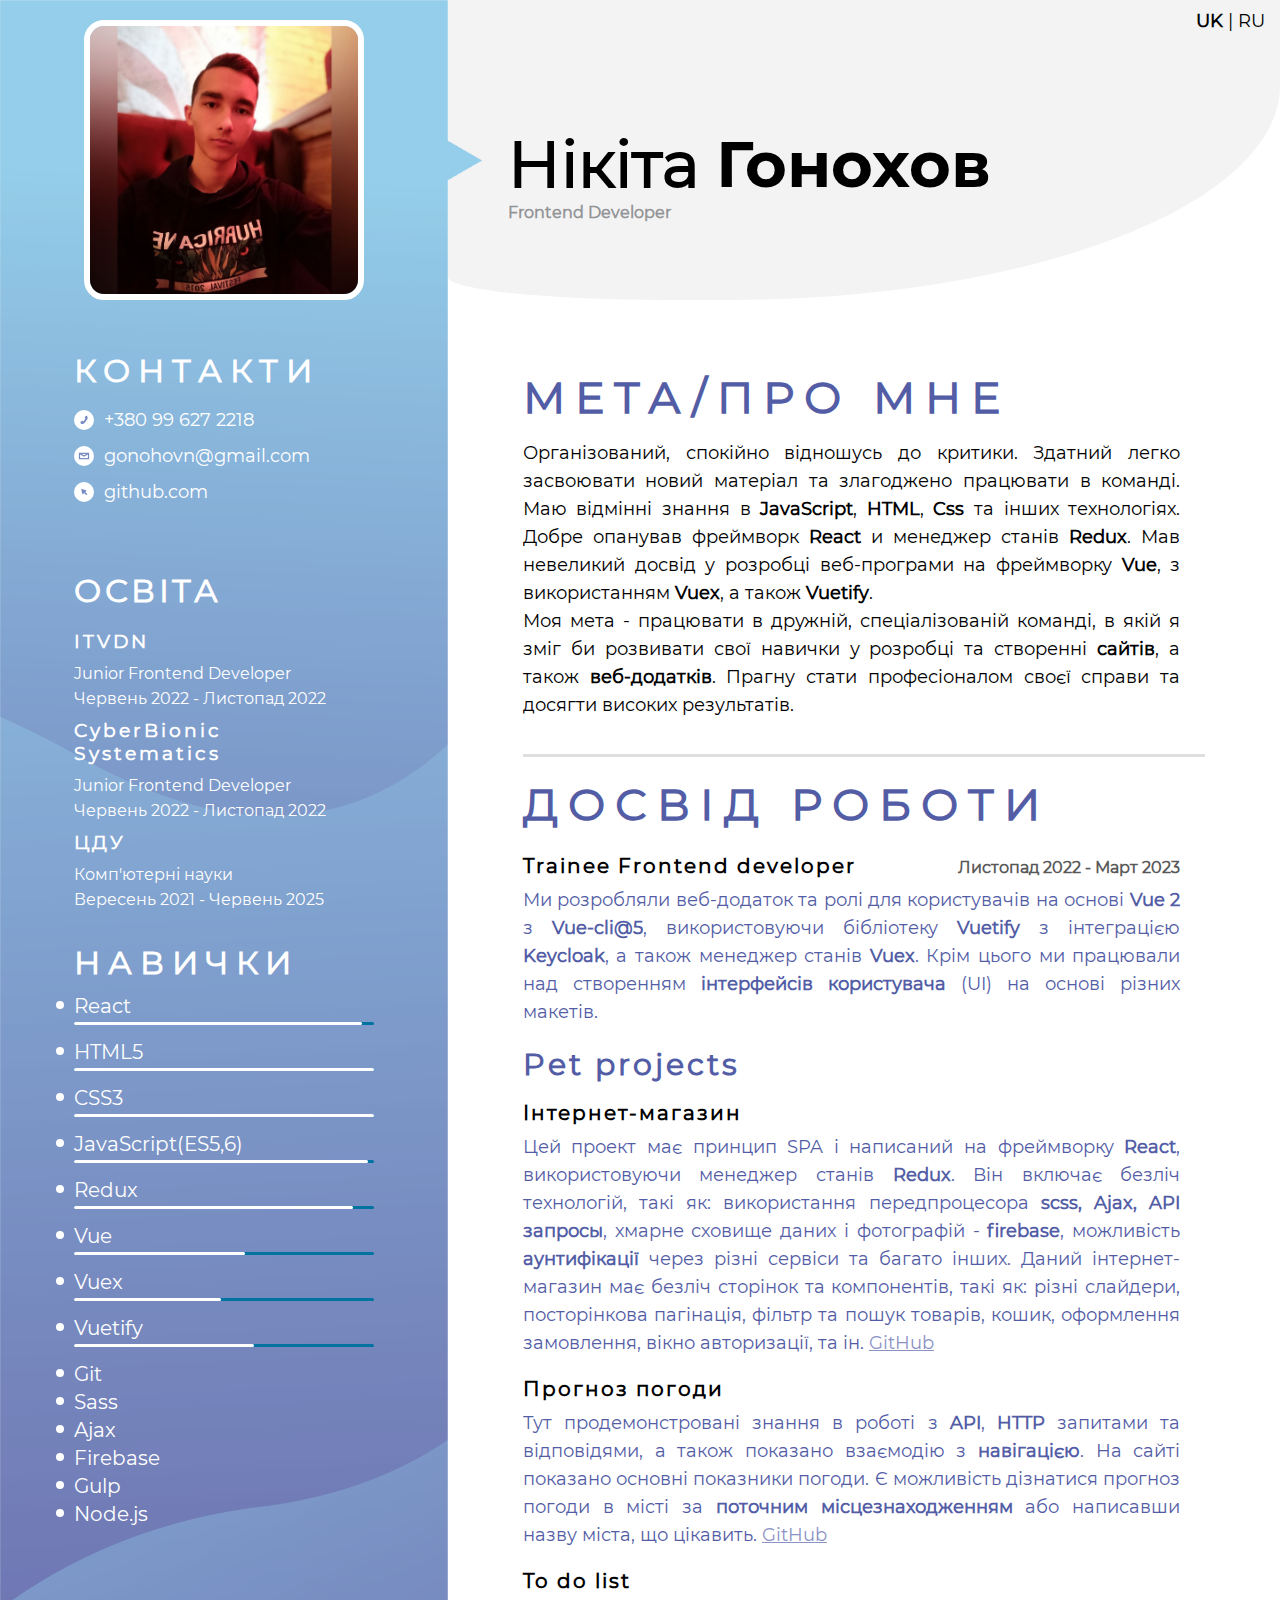
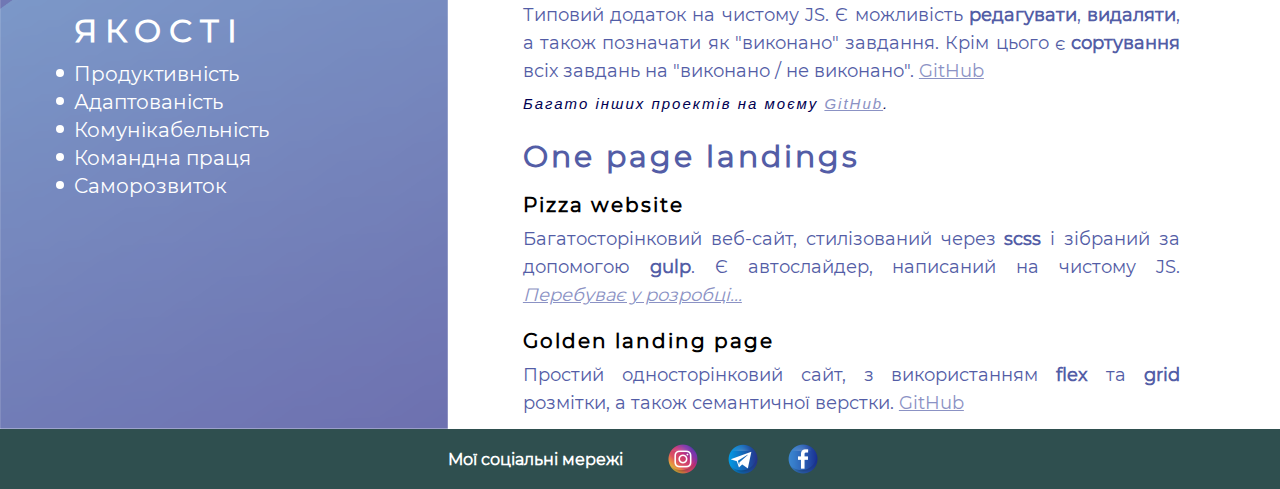
==== index.html @ 36c350e1 "refactoring" ====
<!DOCTYPE html>
<html lang="en">

<head>
    <meta charset="UTF-8">
    <meta http-equiv="X-UA-Compatible" content="IE=edge">
    <meta name="viewport" content="width=device-width, initial-scale=1.0">
    <title>My resume</title>
    <link rel="shortcut icon" href="images/cv.png">
    <link rel="stylesheet" href="styles/main.css">
    <link rel="stylesheet" href="styles/adaptability.css">
</head>

<body>
    <main>
        <div class="left-side">
            <div class="wrapper">
                <img class="avatar" src="images/avatar.png" alt="avatar">
                <div class="contacts box-info">
                    <h1 class="title">Контакти</h1>
                    <a href="tel:+380-99-627-2218" class="contacts-item">
                        <img src="images/telephone.svg" alt="image">
                        <span>+380 99 627 2218</span>
                    </a>
                    <a href="mailto:gonohovn@gmail.com" class="contacts-item">
                        <img src="images/mail.svg" alt="image">
                        <span>gonohovn@gmail.com</span>
                    </a>
                    <a href="https://github.com/g-nik1ta" class="contacts-item" target="_blank">
                        <img src="images/site.svg" alt="image">
                        <span>github.com</span>
                    </a>
                </div>

                <div class="education">
                    <h1 class="title">Освіта</h1>
                    <div class="education-item">
                        <h3 class="subtitle">ITVDN</h3>
                        <p>Junior Frontend Developer</p>
                        <p>Червень 2022 - Листопад 2022</p>
                    </div>
                    <div class="education-item">
                        <h3 class="subtitle">CyberBionic<br />Systematics</h3>
                        <p>Junior Frontend Developer</p>
                        <p>Червень 2022 - Листопад 2022</p>
                    </div>
                    <div class="education-item">
                        <h3 class="subtitle">ЦДУ</h3>
                        <p>Комп'ютерні науки</p>
                        <p>Вересень 2021 - Червень 2025</p>
                    </div>
                </div>
            </div>

            <div class="wrapper">
                <div class="hard-skills box-info">
                    <h1 class="title">Навички</h1>
                    <div class="skills-item">
                        <p> React </p>
                        <progress max="100" value="96"></progress>
                    </div>
                    <div class="skills-item">
                        <p> HTML5 </p>
                        <progress max="100" value="100"></progress>
                    </div>
                    <div class="skills-item">
                        <p> CSS3 </p>
                        <progress max="100" value="100"></progress>
                    </div>
                    <div class="skills-item">
                        <p> JavaScript(ES5,6) </p>
                        <progress max="100" value="98"></progress>
                    </div>
                    <div class="skills-item">
                        <p> Redux </p>
                        <progress max="100" value="93"></progress>
                    </div>
                    <div class="skills-item">
                        <p> Vue </p>
                        <progress max="100" value="57"></progress>
                    </div>
                    <div class="skills-item">
                        <p> Vuex </p>
                        <progress max="100" value="49"></progress>
                    </div>
                    <div class="skills-item">
                        <p> Vuetify </p>
                        <progress max="100" value="60"></progress>
                    </div>
                    <p> Git </p>
                    <p> Sass </p>
                    <p> Ajax </p>
                    <p> Firebase </p>
                    <p> Gulp </p>
                    <p> Node.js </p>
                </div>
                <div class="soft-skills box-info">
                    <h1 class="title">Якості</h1>
                    <p> Продуктивність </p>
                    <p> Адаптованість </p>
                    <p> Комунікабельність </p>
                    <p> Командна праця </p>
                    <p> Саморозвиток </p>
                </div>
            </div>
        </div>

        <div class="right-side">
            <div class="languages-block">
                <a href="index.html" class="language current">UK </a>|
                <a href="languages/indexRU.html" class="language">RU</a>
            </div>
            <div class="person-info">
                <img src="images/triangle.png" alt="image">
                <div class="name-block">
                    <h1 class="name">Нікіта <span>Гонохов</span></h1>
                    <p class="job-title">Frontend Developer</p>
                </div>

            </div>
            <div class="goal wrapper">
                <h1>Мета/про мне</h1>
                <p>
                    Організований, спокійно відношусь до критики. Здатний легко засвоювати новий матеріал та злагоджено
                    працювати в команді.
                    Маю відмінні знання в <b>JavaScript</b>, <b>HTML</b>, <b>Css</b> та інших технологіях. Добре
                    опанував фреймворк <b>React</b> и менеджер станів
                    <b>Redux</b>. Мав невеликий досвід у розробці веб-програми на фреймворку <b>Vue</b>,
                    з використанням <b>Vuex</b>, а також <b>Vuetify</b>. <br /> Моя мета - працювати в дружній,
                    спеціалізованій команді, в якій я зміг би розвивати свої навички у розробці та створенні
                    <b>сайтів</b>, а також <b>веб-додатків</b>. Прагну стати професіоналом своєї справи та досягти
                    високих результатів.
                </p>
            </div>

            <hr>

            <div class="experience wrapper">
                <h1>Досвід роботи</h1>

                <div class="experience-company">
                    <div class="company-info">
                        <h3 class="subtitle">Trainee Frontend developer</h3>
                        <span class="date">Листопад 2022 - Март 2023</span>
                    </div>
                    <p class="description">
                        Ми розробляли веб-додаток та ролі для користувачів на основі <b>Vue 2</b> з
                        <b>Vue-cli@5</b>, використовуючи бібліотеку <b>Vuetify</b> з інтеграцією <b>Keycloak</b>, а
                        також менеджер станів <b>Vuex</b>. Крім цього ми працювали над створенням <b>інтерфейсів
                        користувача</b> (UI) на основі різних макетів.
                    </p>
                </div>

                <h2 class="title">Pet projects</h2>
                <div class="experience-block">
                    <div class="experience-item">
                        <h3 class="subtitle">Інтернет-магазин</h3>
                        <p class="description">
                            Цей проект має принцип SPA і написаний на фреймворку <b>React</b>, використовуючи менеджер
                            станів <b>Redux</b>. Він включає безліч технологій, такі як: використання передпроцесора
                            <b>scss, Ajax, API запросы</b>, хмарне сховище даних і фотографій -
                            <b>firebase</b>, можливість <b>аунтифікації</b> через різні сервіси та багато інших.
                            Даний інтернет-магазин має безліч сторінок та компонентів, такі як: різні слайдери,
                            посторінкова пагінація, фільтр та пошук товарів, кошик, оформлення замовлення, вікно
                            авторизації, та ін.
                            <a href="https://github.com/g-nik1ta/react-web-shop" target="_blank">GitHub</a>
                        </p>
                    </div>
                    <div class="experience-item">
                        <h3 class="subtitle">Прогноз погоди</h3>
                        <p class="description">
                            Тут продемонстровані знання в роботі з <b>API</b>, <b>HTTP</b> запитами та відповідями, а
                            також показано взаємодію з <b>навігацією</b>. На сайті показано основні показники погоди. Є
                            можливість дізнатися прогноз погоди в місті за <b>поточним місцезнаходженням</b> або
                            написавши назву міста, що цікавить.
                            <a href="https://github.com/g-nik1ta/weather-forecast-app" target="_blank">GitHub</a>
                        </p>
                    </div>
                    <!-- <div class="experience-item">
                        <h3 class="subtitle">Калькулятор</h3>
                        <p class="description">
                            Типовий додаток на чистому JavaScript. У ньому задіяні знання у роботі з <b>local
                                storage</b>, за допомогою якого на сайті можна ставити "<b>нічну тему</b>". <a
                                href="https://github.com/g-nik1ta/calculator" target="_blank">GitHub</a>
                        </p>
                    </div> -->
                    <div class="experience-item">
                        <h3 class="subtitle">To do list</h3>
                        <p class="description">
                            Типовий додаток на чистому JS. Є можливість <b>редагувати</b>, <b>видаляти</b>, а
                            також позначати як "виконано" завдання. Крім цього є <b>сортування</b> всіх завдань на
                            "виконано / не виконано".
                            <a href="https://github.com/g-nik1ta/to-do-list" target="_blank">GitHub</a>
                        </p>
                    </div>
                    <p class="my-github">Багато інших проектів на моєму
                        <a href="https://github.com/g-nik1ta">GitHub</a>.
                    </p>
                </div>
                <h2 class="title">One page landings</h2>
                <div class="experience-block">
                    <div class="experience-item">
                        <h3 class="subtitle">Pizza website</h3>
                        <p class="description">
                            Багатосторінковий веб-сайт, стилізований через <b>scss</b> і зібраний за допомогою
                            <b>gulp</b>.
                            Є автослайдер, написаний на чистому JS. <a href="https://github.com/g-nik1ta/pizza-website"
                                target="_blank"><i>Перебуває у
                                    розробці...</i></a>
                        </p>
                    </div>
                    <div class="experience-item">
                        <h3 class="subtitle">Golden landing page</h3>
                        <p class="description">
                            Простий односторінковий сайт, з використанням <b>flex</b> та <b>grid</b> розмітки, а також
                            семантичної верстки. <a href="https://github.com/g-nik1ta/golden-landing-page"
                                target="_blank">GitHub</a>
                        </p>
                    </div>
                </div>
            </div>
        </div>
    </main>

    <footer>
        <p class="title">Мої соціальні мережі</p>
        <div class="social-networks">
            <a href="https://instagram.com/n_e_k_1_t__" target="_blank"></a>
            <a href="https://t.me/nekit_tt" target="_blank"></a>
            <a href="https://www.facebook.com/profile.php?id=100023637429068" target="_blank"></a>
        </div>
    </footer>

</body>

</html>
---- styles/main.css ----
@font-face {
    font-family: Monserrat-regular;
    src: url("../fonts/Montserrat-Regular.ttf");
}

@font-face {
    font-family: Monserrat-bold;
    src: url("../fonts/Montserrat-Bold.ttf");
}

* {
    text-decoration: none;
    margin: 0;
    padding: 0;
    box-sizing: border-box;
}

body {
    font-family: Monserrat-regular;
}

::-webkit-scrollbar {
    width: 8px;
    height: 8px;
}
::-webkit-scrollbar-thumb {
    background-position: center;
    background-repeat: no-repeat;
    background-color: #919ec3;
    width: 15px;
}
::-webkit-scrollbar-track {
    background-color: #e5e5e5;
    box-shadow: 0px 0px 3px #ffffff inset;
}

.box-info {
    margin: 20px 0 50px;
}

main .left-side h1 {
    text-transform: uppercase;
    font-size: 32px;
    letter-spacing: 8px;
    line-height: 62px;
}



main {
    width: 100%;
    display: flex;
}

main .left-side {
    color: #fff;
    width: 35%;
    background: url("../images/left-side.png") no-repeat center/100% 100%;
    display: flex;
    flex-direction: column;
    align-items: center;
}

main .left-side .wrapper {
    display: flex;
    flex-direction: column;
    width: 300px;
}

main .left-side .avatar {
    width: 280px;
    height: 280px;
    margin: 20px 0;
    display: flex;
    border: 6px solid #fff;
    border-radius: 20px;
    align-self: center;
}

main .left-side .contacts .contacts-item {
    padding: 7px 0;
    color: inherit;
    display: flex;
    align-items: center;
    font-size: 18px;
    transition: all .15s ease-in-out;
}

main .left-side .contacts .contacts-item:hover {
    text-shadow: 0 0 10px rgb(121, 121, 121);
}

main .left-side .contacts img {
    width: 30px;
    padding-right: 10px;
}


main .left-side .education .title {
    letter-spacing: 3.5px;
}

main .left-side .education .education-item .subtitle {
    margin: 8px 0;
    letter-spacing: 3px;
}

main .left-side .education .education-item p {
    line-height: 25px;
}


main .left-side .hard-skills .skills-item {
    display: flex;
    flex-direction: column;
    margin-bottom: 15px;
}

main .left-side .hard-skills p,
main .left-side .soft-skills p {
    font-size: 20px;
    margin-bottom: 4px;
    position: relative;
}

main .left-side .hard-skills p::before,
main .left-side .soft-skills p::before {
    content: '';
    position: absolute;
    border-radius: 50%;
    width: 8px;
    height: 8px;
    display: block;
    background-color: #fff;
    left: -18px;
    top: 7px;
}

main .left-side .hard-skills .skills-item progress {
    width: 100%;
    appearance: none;
    height: 3px;
}

progress::-webkit-progress-bar {
    background-color: #0073a1;
    border-radius: 4px;
}

progress::-webkit-progress-value {
    background-color: #ffffff;
    border-radius: 4px;
}



main .right-side {
    width: 65%;
}

main .right-side .languages-block{
    position: absolute;
    display: block;
    top: 0;
    right: 0;
    z-index: 1;
    margin: 10px 15px;
    font-size: 18px;
}

main .right-side .languages-block .language:not(.current){
    cursor: pointer;
    transition: .4s all ease-in;
    color: #000;
}

main .right-side .languages-block .language:not(.current):hover{
    opacity: .5;
}

main .right-side .languages-block .language.current{
    font-weight: bold;
    cursor: default;
    color: #000;
}

main .right-side .wrapper {
    padding: 0 12% 0 9%;
}

main .right-side .person-info {
    position: relative;
    height: 300px;
    margin-bottom: 10px;
    padding-top: 125px;
    background-color: #f3f3f3;
    border-radius: 0px 0px 553px 222px / 0px 0px 214px 23px;
}

main .right-side .person-info img {
    width: 44px;
    position: absolute;
    left: -10px;
    padding-top: 10px;
}

main .right-side .person-info .name-block {
    padding-left: 60px;
}

main .right-side .person-info .name-block .name {
    font-size: 64px;
}

main .right-side .person-info .name-block span {
    font-family: Monserrat-bold;
}

main .right-side .person-info .name-block .job-title {
    font-weight: 600;
    color: #939598;
}


main .right-side .goal {
    padding-top: 60px;
    margin-bottom: 35px;
}

main .right-side .goal h1,
main .right-side .experience h1 {
    font-size: 44px;
    margin-bottom: 15px;
    color: #535da6;
    letter-spacing: 10px;
    text-transform: uppercase;
}

main .right-side .goal p,
main .right-side .experience p {
    text-align: justify;
    line-height: 28px;
    font-size: 18px;
}

main .right-side hr {
    height: 3px;
    width: 82%;
    margin:  0 auto;
    border: none;
    background-color: #e0dfdf;
    margin-bottom: 20px;
}


main .right-side .experience .title {
    font-size: 30px;
    color: #535da6;
    letter-spacing: 3px;
    margin-bottom: 10px;
    margin-top: 20px;
}

main .right-side .experience .experience-company .company-info {
    display: flex;
    justify-content: space-between;
    align-items: baseline;
}

main .right-side .experience .experience-company .company-info .date {
    opacity: .65;
    font-weight: bold;
}

main .right-side .experience .subtitle {
    font-size: 20px;
    font-weight: bold;
    letter-spacing: 2px;
    line-height: 40px;
}

main .right-side .experience .description {
    color: #535da6;
    margin-bottom: 12px;
}
main .right-side .experience .experience-block a {
    color: #8b92c4;
    transition: all .07s ease-in-out;
    text-decoration: underline;
}
main .right-side .experience .experience-block a:hover {
    color: #1d2561;
    font-weight: 600;
}
main .right-side .my-github {
    font-size: 15px !important;
    color: rgb(0, 0, 81);
    font-style: italic;
    letter-spacing: 2px;
    font-family: 'Segoe UI', Tahoma, Geneva, Verdana, sans-serif;
    margin-top: -7px;
}



footer {
    height: 60px;
    background-color: darkslategrey;
    display: flex;
    justify-content: center;
    align-items: center;
} 

footer .title {
    font-weight: bold;
    color: #fff;
}

footer .social-networks{
    display: flex;
    padding-left: 30px;
}

footer .social-networks a {
    width: 32px;
    height: 32px;
    margin: 0 14px;
    background-size: 100%;
    background-position: center;
    background-repeat: no-repeat;
    transition: all .15s ease-in-out;
}

footer .social-networks a:hover {
    transform: scale(1.1);
}

footer .social-networks a:nth-of-type(1) {
    background-image: url('../images/instagram.png');
}

footer .social-networks a:nth-of-type(2) {
    background-image: url('../images/telegram.png');
}

footer .social-networks a:nth-of-type(3) {
    background-image: url('../images/facebook.png');
}
---- styles/adaptability.css ----
@media (min-width: 1536px) {
    main .left-side {
        min-width: 500px !important;
    }

    main .right-side {
        width: auto !important;
    }
}

@media (max-width: 1150px) {
    main .left-side {
        min-width: 320px
    }

    main .left-side .wrapper {
        align-items: center;
    }

    main .left-side .avatar {
        width: 230px;
        height: 230px;
    }

    main .left-side .title {
        font-size: 26px;
    }

    .box-info {
        width: 80%;
    }


    main .right-side .person-info .name-block .name {
        font-size: 50px;
    }

    main .right-side .goal h1,
    main .right-side .experience h1 {
        font-size: 36px;
    }

    main .right-side .experience .title {
        font-size: 26px;
    }
}

@media (max-width: 900px) {
    main .right-side .person-info {
        height: 240px;
        padding-top: 80px;
    }

    main .right-side .person-info .name-block h1 {
        font-size: 44px;
    }

    main .right-side .goal h1,
    main .right-side .experience h1 {
        font-size: 32px;
    }

    main .right-side .experience .experience-block .experience-item .description {
        max-height: 150px;
        overflow: scroll;
        overflow-x: hidden;
        padding-right: 10px;
    }

    main .right-side .experience .experience-block .experience-item .description::-webkit-scrollbar {
        width: 6px;
    }

    main .right-side .experience .experience-block .experience-item .description::-webkit-scrollbar-track {
        background-color: rgba(85, 85, 85, 0.2);
        border-radius: 4px;
        margin: 4px 0;
    }

    main .right-side .experience .experience-block .experience-item .description::-webkit-scrollbar-thumb {
        background-color: rgba(169, 169, 169, 0.4);
        border-radius: 4px;
    }
}

@media (max-width: 800px) {
    main {
        display: block;
    }

    main .left-side {
        width: auto;
        flex-direction: row;
        justify-content: space-around;
        padding: 0 20px;
    }

    main .left-side .avatar {
        width: 200px;
        height: 200px;
        margin: 20px 0 0;
    }

    main .left-side .box-info:first-of-type {
        margin: 0 0 10px;
    }

    main .left-side .education {
        margin-bottom: 10px;
    }


    main .right-side {
        width: 100%;
    }

    main .right-side .languages-block{
        right: auto;
        color: #fff;
    }

    main .right-side .languages-block .language{
        color: #fff !important;
        text-shadow: 0px 0px 4px rgba(0,0,0,0.7);
    }

    main .right-side .person-info .name-block .name {
        font-size: 50px;
    }

    main .right-side .goal {
        padding-top: 15px;
    }

    main .right-side .goal h1,
    main .right-side .experience h1 {
        font-size: 40px;
    }

    main .right-side .goal p,
    main .right-side .experience p {
        line-height: 30px;
    }

    main .right-side .experience .experience-block .experience-item .description {
        max-height: fit-content;
        overflow: initial;
    }
}

@media (max-width: 640px) {
    .box-info {
        width: auto;
    }

    main .left-side .avatar {
        width: 170px;
        height: 170px;
    }

    main .left-side h1 {
        font-size: 20px;
    }

    main .left-side .contacts .contacts-item {
        font-size: 14px;
    }

    main .left-side .education .education-item .subtitle {
        font-size: 16px;
    }

    main .left-side .education .education-item p {
        font-size: 14px;
    }

    main .left-side .hard-skills p,
    main .left-side .soft-skills p {
        font-size: 16px;
    }


    main .right-side .person-info .name-block .name {
        font-size: 44px;
    }

    main .right-side .goal {
        margin-bottom: 20px;
    }

    main .right-side .goal h1,
    main .right-side .experience h1 {
        font-size: 30px;
    }

    main .right-side .goal p,
    main .right-side .experience p {
        line-height: 26px;
        font-size: 16px;
    }

    main .right-side .experience .title {
        font-size: 24px;
    }

    main .right-side .experience .experience-block .experience-item .description {
        max-height: 100px;
        overflow: scroll;
        overflow-x: hidden;
    }
}

@media (max-width: 480px) {
    main .left-side {
        flex-direction: column;
        padding-top: 30px;
    }

    main .left-side .box-info:first-of-type {
        margin: 20px 0 40px;
    }

    main .left-side .avatar {
        width: 230px;
        height: 230px;
    }

    main .left-side .title {
        font-size: 28px;
    }

    main .left-side .contacts .contacts-item,
    main .left-side .education .education-item .subtitle {
        font-size: 18px;
    }

    main .left-side .education .education-item .description {
        font-size: 16px;
    }

    main .left-side .wrapper {
        align-items: initial;
    }

    main .left-side .hard-skills p,
    main .left-side .soft-skills p {
        font-size: 20px;
    }



    main .right-side .goal h1,
    main .right-side .experience h1 {
        font-size: 28px;
    }

    main .right-side .goal p,
    main .right-side .experience p {
        line-height: 24px;
    }
}

@media (max-width: 460px) {
    main .right-side .person-info img {
        padding-top: 32px;
    }

    main .right-side .person-info {
        padding-top: 45px;
    }

    main .right-side .person-info .name-block .name {
        font-size: 48px;
    }

    footer .social-networks .title {
        font-size: 14px;
    }

    footer .social-networks a {
        width: 28px;
        height: 28px;
        margin: 0 8px;
    }
}

@media (max-width: 390px) {
    main .left-side .title {
        font-size: 25px;
    }

    main .left-side .wrapper {
        width: auto;
    }

    main .right-side .person-info {
        height: 220px;
    }

    main .right-side .person-info .name-block .name {
        font-size: 40px;
    }

    main .right-side .person-info img {
        padding-top: 22px;
    }

    main .right-side .wrapper {
        padding: 0 7% 0 6%;
    }

    main .right-side .goal h1,
    main .right-side .experience h1 {
        font-size: 22px;
    }

    main .right-side .goal p,
    main .right-side .experience p {
        font-size: 14px;
    }

    main .right-side hr {
        width: 88%;
    }

    main .right-side .my-github {
        font-size: 13px !important;
    }

    footer {
        height: auto;
        flex-direction: column;
        padding: 10px;
    }

    footer .social-networks .title {
        margin-bottom: 6px;
    }

    footer .social-networks {
        padding: 0;
    }
}

@media (max-width: 320px) {
    main .left-side {
        min-width: fit-content;
        padding: 25px 0 0;
    }

    .box-info {
        width: fit-content;
    }

    main .left-side .wrapper {
        align-items: center;
        width: fit-content;
    }

    main .right-side .person-info .name-block .name {
        font-size: 36px;
    }

    main .right-side .person-info img {
        padding-top: 18px;
    }

    main .right-side .wrapper p {
        max-height: 250px;
        overflow: scroll;
        overflow-x: hidden;
    }

    main .right-side .wrapper p::-webkit-scrollbar {
        width: 6px;
    }
    

    main .right-side .wrapper p::-webkit-scrollbar-track {
        background-color: rgba(85, 85, 85, 0.2);
        border-radius: 4px;
        margin: 4px 0;
    }

    main .right-side .wrapper p::-webkit-scrollbar-thumb {
        background-color: rgba(169, 169, 169, 0.4);
        border-radius: 4px;
    }

    main .right-side .experience .title {
        font-size: 20px;
    }
}
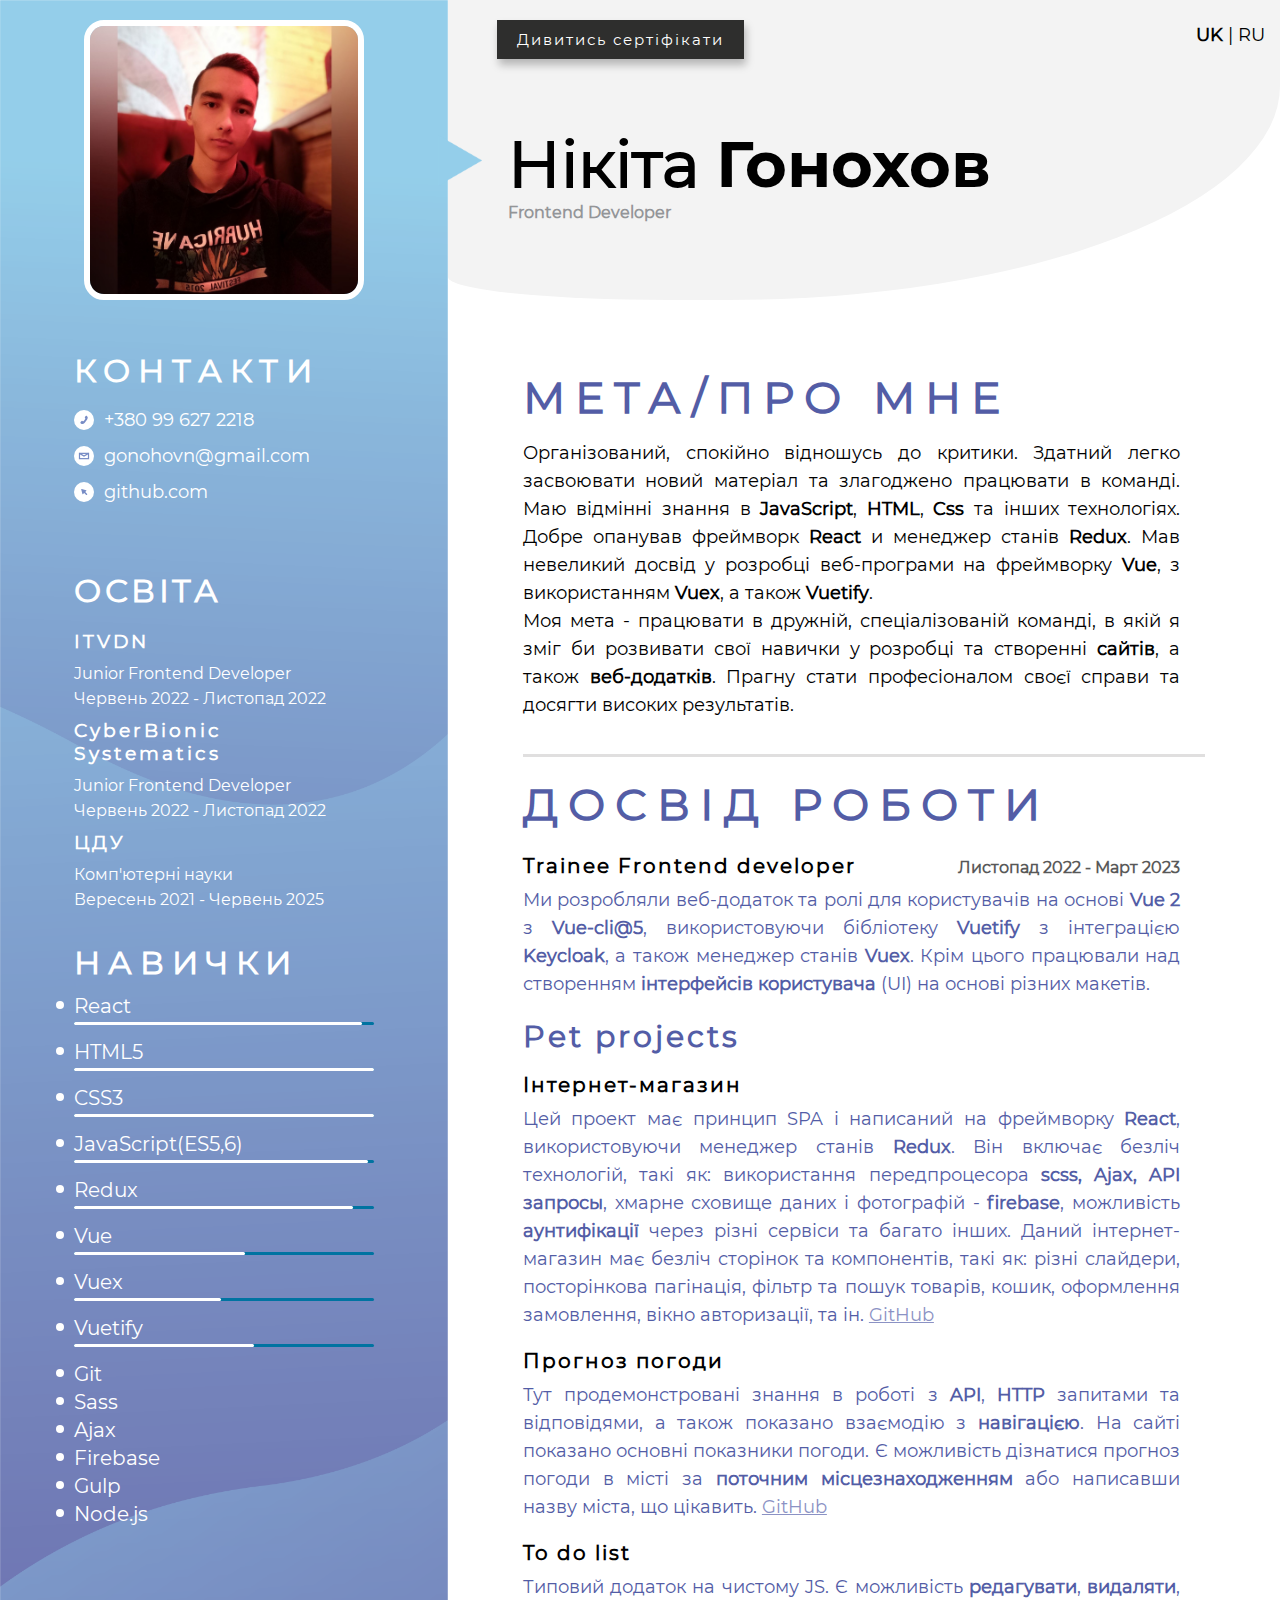
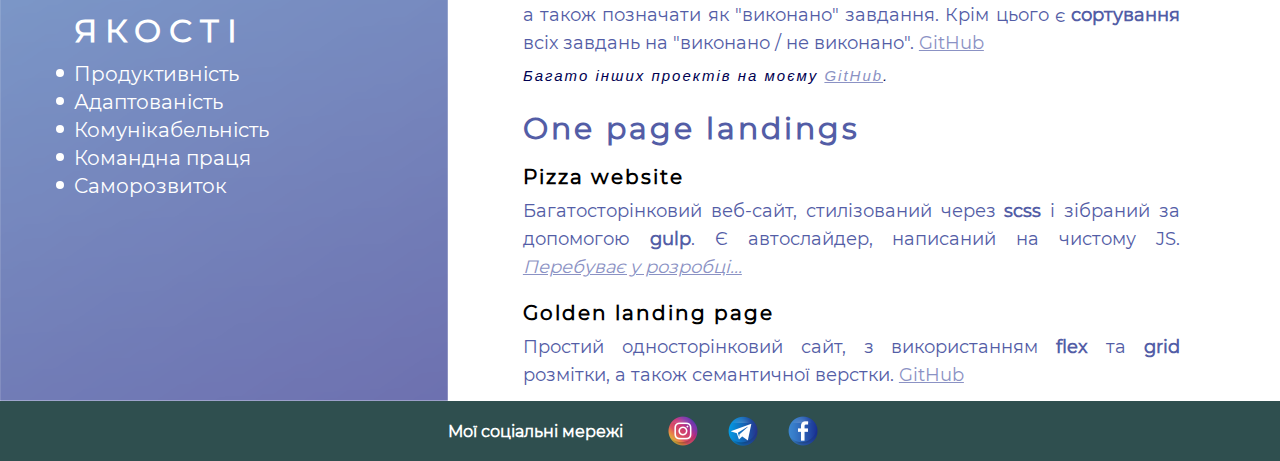
==== commit 9de0d0af: "add certificate btn" ====
--- a/index.html
+++ b/index.html
@@ -1,5 +1,5 @@
 <!DOCTYPE html>
-<html lang="en">
+<html lang="uk">
 
 <head>
     <meta charset="UTF-8">
@@ -13,6 +13,18 @@
 
 <body>
     <main>
+        <div class="lang-certificate">
+            <div class="languages-block">
+                <a href="index.html" class="language current">UK </a>|
+                <a href="languages/indexRU.html" class="language">RU</a>
+            </div>
+            <div class="certificate">
+                <a href="certificate/index.html" target="_blank" rel="noopener noreferrer" class="btn">
+                    Дивитись сертіфікати
+                </a>
+            </div>
+        </div>
+
         <div class="left-side">
             <div class="wrapper">
                 <img class="avatar" src="images/avatar.png" alt="avatar">
@@ -106,10 +118,6 @@
         </div>
 
         <div class="right-side">
-            <div class="languages-block">
-                <a href="index.html" class="language current">UK </a>|
-                <a href="languages/indexRU.html" class="language">RU</a>
-            </div>
             <div class="person-info">
                 <img src="images/triangle.png" alt="image">
                 <div class="name-block">
@@ -146,8 +154,8 @@
                     <p class="description">
                         Ми розробляли веб-додаток та ролі для користувачів на основі <b>Vue 2</b> з
                         <b>Vue-cli@5</b>, використовуючи бібліотеку <b>Vuetify</b> з інтеграцією <b>Keycloak</b>, а
-                        також менеджер станів <b>Vuex</b>. Крім цього ми працювали над створенням <b>інтерфейсів
-                        користувача</b> (UI) на основі різних макетів.
+                        також менеджер станів <b>Vuex</b>. Крім цього працювали над створенням <b>інтерфейсів
+                            користувача</b> (UI) на основі різних макетів.
                     </p>
                 </div>
 
--- a/styles/main.css
+++ b/styles/main.css
@@ -158,27 +158,54 @@
     width: 65%;
 }
 
-main .right-side .languages-block{
+main .lang-certificate {
+    display: flex;
+    flex-direction: row-reverse;
+    align-items: center;
+    justify-content: space-between;
+    width: 60%;
     position: absolute;
-    display: block;
     top: 0;
     right: 0;
     z-index: 1;
     margin: 10px 15px;
+}
+
+main .lang-certificate .btn {
+    text-decoration: none;
+    background-color: rgba(42, 42, 41, .98);
+    box-shadow: 2px 6px 8px rgba(0, 0, 0, 0.25);
+    padding: 10px 20px;
+    font-weight: 500;
+    font-size: 15px;
+    color: #fff;
+    letter-spacing: 2px;
+    transition: all .3s ease-in;
+    display: block;
+    margin-top: 10px;
+}
+
+main .lang-certificate .btn:hover {
+    background-color: rgba(42, 42, 41, 1);
+    box-shadow: none;
+}
+
+main .lang-certificate .languages-block{
+    display: block;
     font-size: 18px;
 }
 
-main .right-side .languages-block .language:not(.current){
+main .lang-certificate .languages-block .language:not(.current){
     cursor: pointer;
     transition: .4s all ease-in;
     color: #000;
 }
 
-main .right-side .languages-block .language:not(.current):hover{
+main .lang-certificate .languages-block .language:not(.current):hover{
     opacity: .5;
 }
 
-main .right-side .languages-block .language.current{
+main .lang-certificate .languages-block .language.current{
     font-weight: bold;
     cursor: default;
     color: #000;
--- a/styles/adaptability.css
+++ b/styles/adaptability.css
@@ -49,6 +49,10 @@
     main .right-side .person-info {
         height: 240px;
         padding-top: 80px;
+    }
+
+    main .lang-certificate {
+        width: 55%;
     }
 
     main .right-side .person-info .name-block h1 {
@@ -88,6 +92,37 @@
         display: block;
     }
 
+    main .lang-certificate {
+        width: auto;
+        flex-direction: row;
+    }
+
+    main .lang-certificate .certificate {
+        background-color: rgba(42, 42, 41, .98);
+        box-shadow: 2px 6px 8px rgba(0, 0, 0, 0.25);
+        padding: 6px;
+        margin-left: 10px;
+        border-radius: 6px;
+    }
+
+    main .lang-certificate .certificate:hover {
+        background-color: rgba(42, 42, 41, 1);
+        box-shadow: none;
+    }
+
+    main .lang-certificate .certificate .btn {
+        margin: 0;
+        font-size: 0;
+        background-image: url("../images/certificate.svg");
+        height: 30px;
+        width: 48px;
+        background-position: center;
+        background-repeat: no-repeat;
+        background-size: contain;
+        box-shadow: none;
+        background-color: transparent;
+    }
+
     main .left-side {
         width: auto;
         flex-direction: row;
@@ -114,14 +149,14 @@
         width: 100%;
     }
 
-    main .right-side .languages-block{
+    main .lang-certificate {
         right: auto;
         color: #fff;
     }
 
-    main .right-side .languages-block .language{
+    main .lang-certificate .languages-block .language {
         color: #fff !important;
-        text-shadow: 0px 0px 4px rgba(0,0,0,0.7);
+        text-shadow: 0px 0px 4px rgba(0, 0, 0, 0.7);
     }
 
     main .right-side .person-info .name-block .name {
@@ -213,7 +248,11 @@
 @media (max-width: 480px) {
     main .left-side {
         flex-direction: column;
-        padding-top: 30px;
+        padding-top: 35px;
+    }
+
+    main .lang-certificate {
+        width: 93%;
     }
 
     main .left-side .box-info:first-of-type {
@@ -345,7 +384,7 @@
 @media (max-width: 320px) {
     main .left-side {
         min-width: fit-content;
-        padding: 25px 0 0;
+        padding: 35px 0 0;
     }
 
     .box-info {
@@ -374,7 +413,7 @@
     main .right-side .wrapper p::-webkit-scrollbar {
         width: 6px;
     }
-    
+
 
     main .right-side .wrapper p::-webkit-scrollbar-track {
         background-color: rgba(85, 85, 85, 0.2);
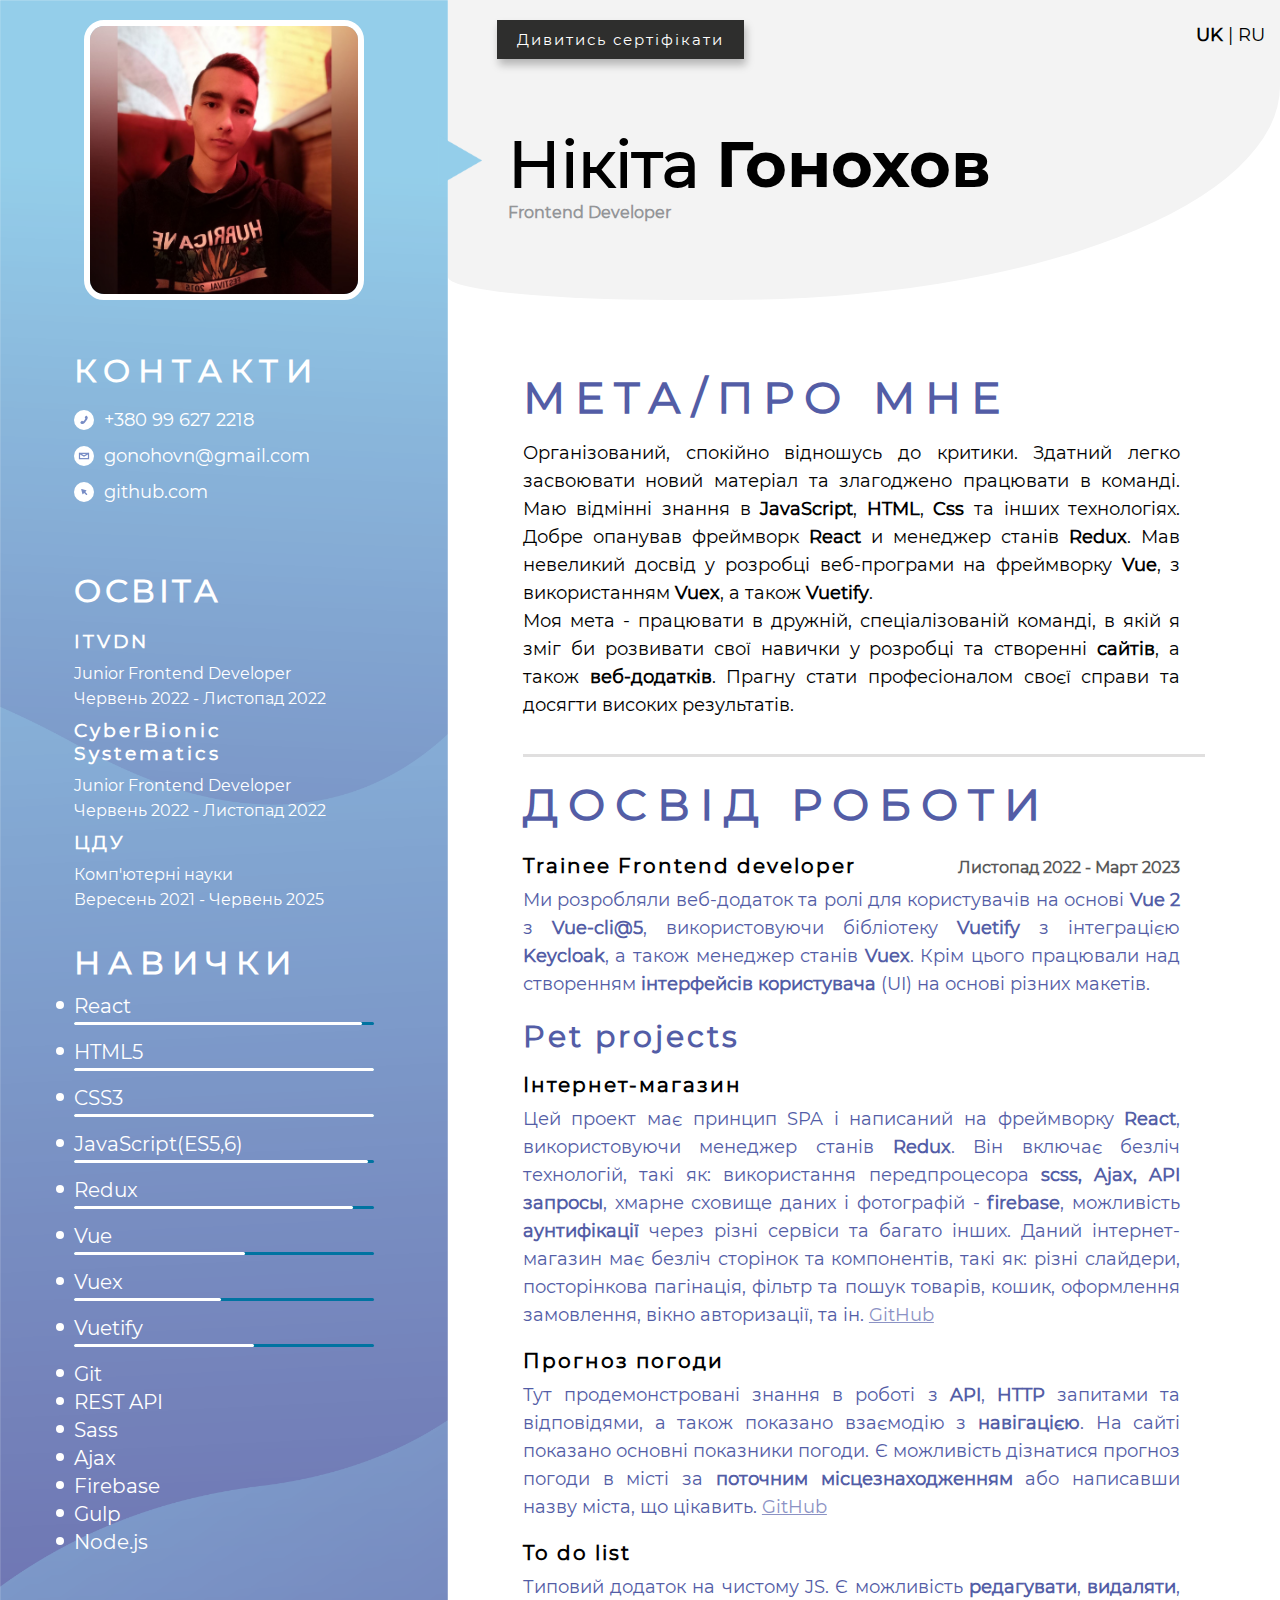
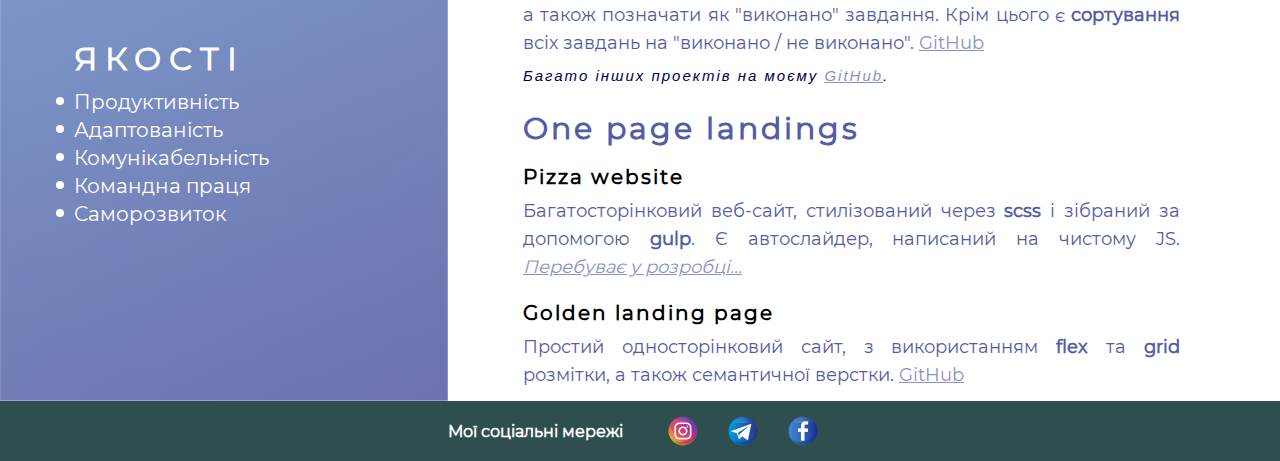
==== commit 227f306f: "edit info" ====
--- a/index.html
+++ b/index.html
@@ -100,6 +100,7 @@
                         <progress max="100" value="60"></progress>
                     </div>
                     <p> Git </p>
+                    <p> REST API </p>
                     <p> Sass </p>
                     <p> Ajax </p>
                     <p> Firebase </p>
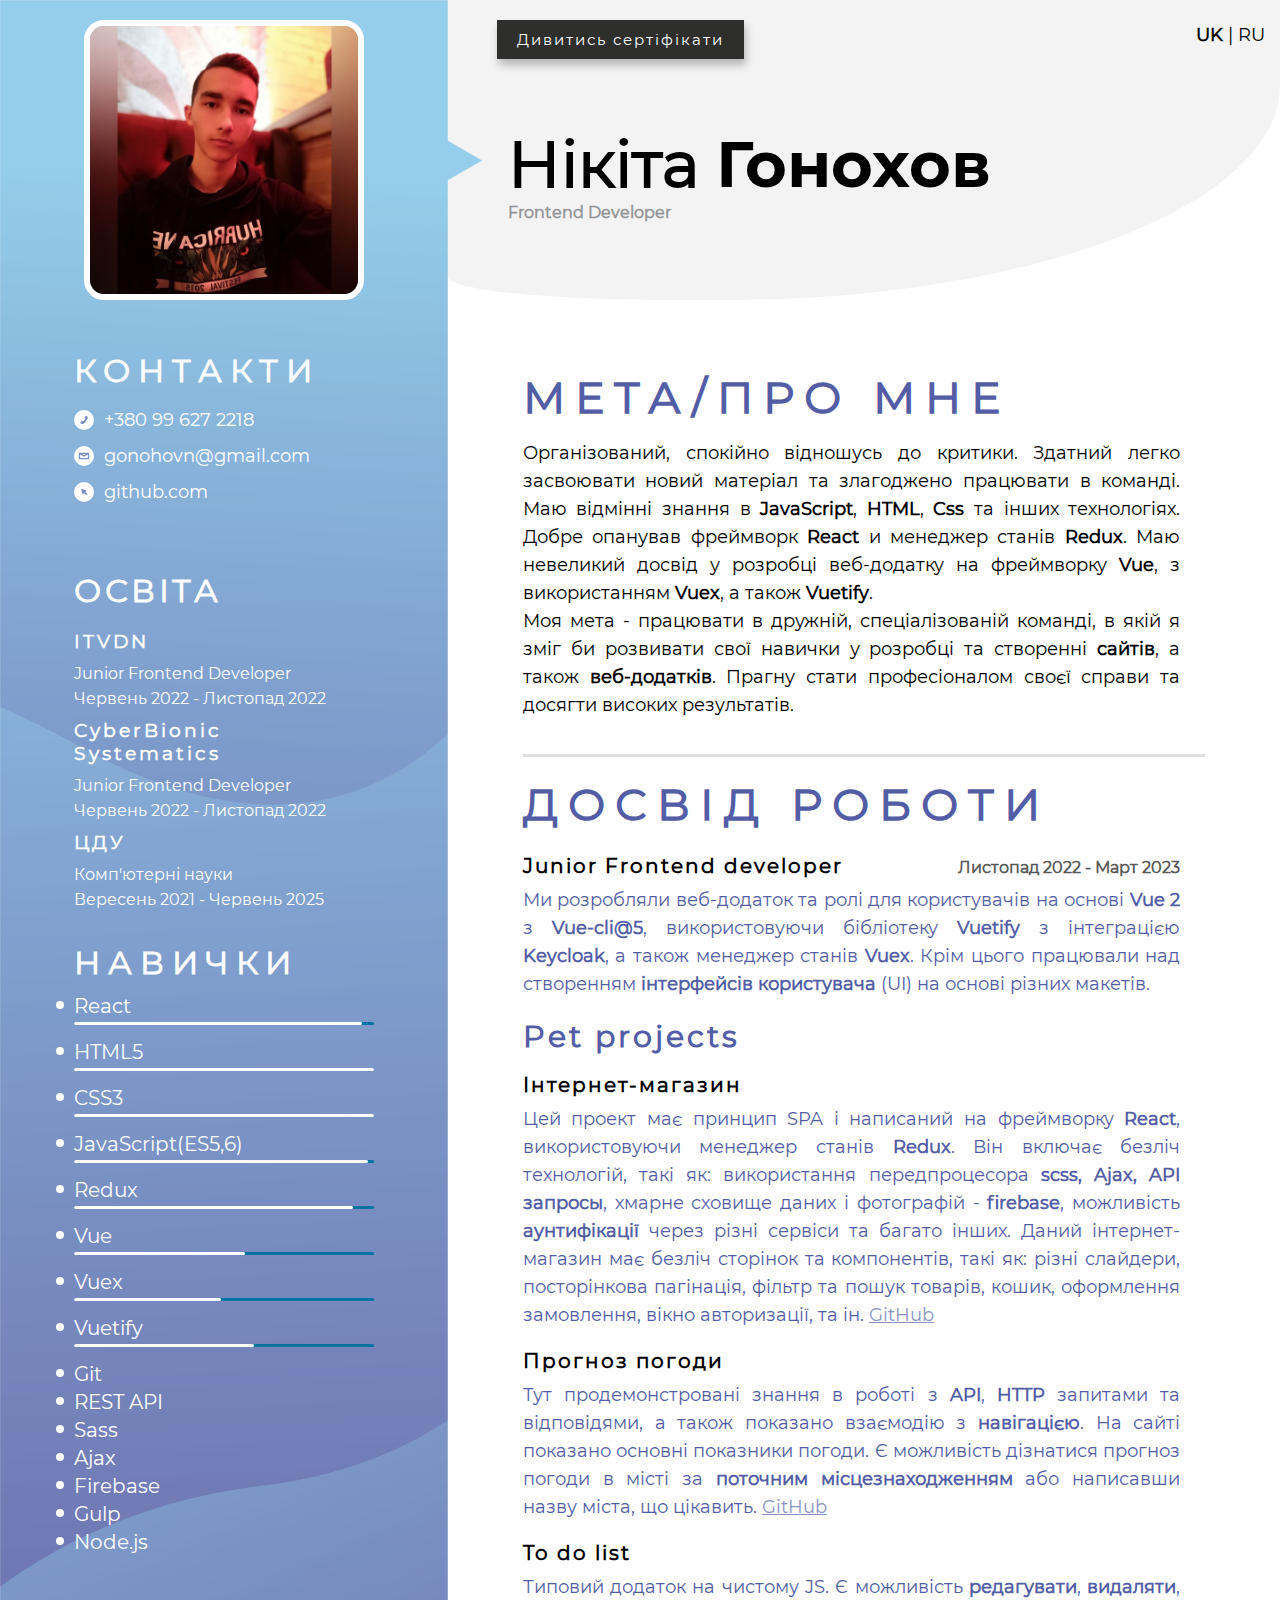
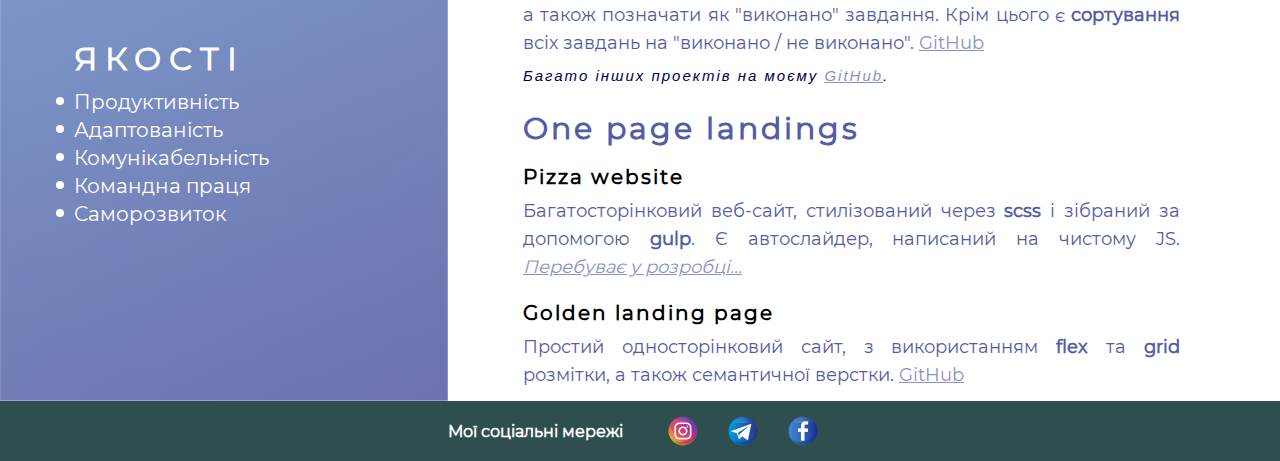
==== commit d2a4aa75: "edit text" ====
--- a/index.html
+++ b/index.html
@@ -134,7 +134,7 @@
                     працювати в команді.
                     Маю відмінні знання в <b>JavaScript</b>, <b>HTML</b>, <b>Css</b> та інших технологіях. Добре
                     опанував фреймворк <b>React</b> и менеджер станів
-                    <b>Redux</b>. Мав невеликий досвід у розробці веб-програми на фреймворку <b>Vue</b>,
+                    <b>Redux</b>. Маю невеликий досвід у розробці веб-додатку на фреймворку <b>Vue</b>,
                     з використанням <b>Vuex</b>, а також <b>Vuetify</b>. <br /> Моя мета - працювати в дружній,
                     спеціалізованій команді, в якій я зміг би розвивати свої навички у розробці та створенні
                     <b>сайтів</b>, а також <b>веб-додатків</b>. Прагну стати професіоналом своєї справи та досягти
@@ -149,7 +149,7 @@
 
                 <div class="experience-company">
                     <div class="company-info">
-                        <h3 class="subtitle">Trainee Frontend developer</h3>
+                        <h3 class="subtitle">Junior Frontend developer</h3>
                         <span class="date">Листопад 2022 - Март 2023</span>
                     </div>
                     <p class="description">
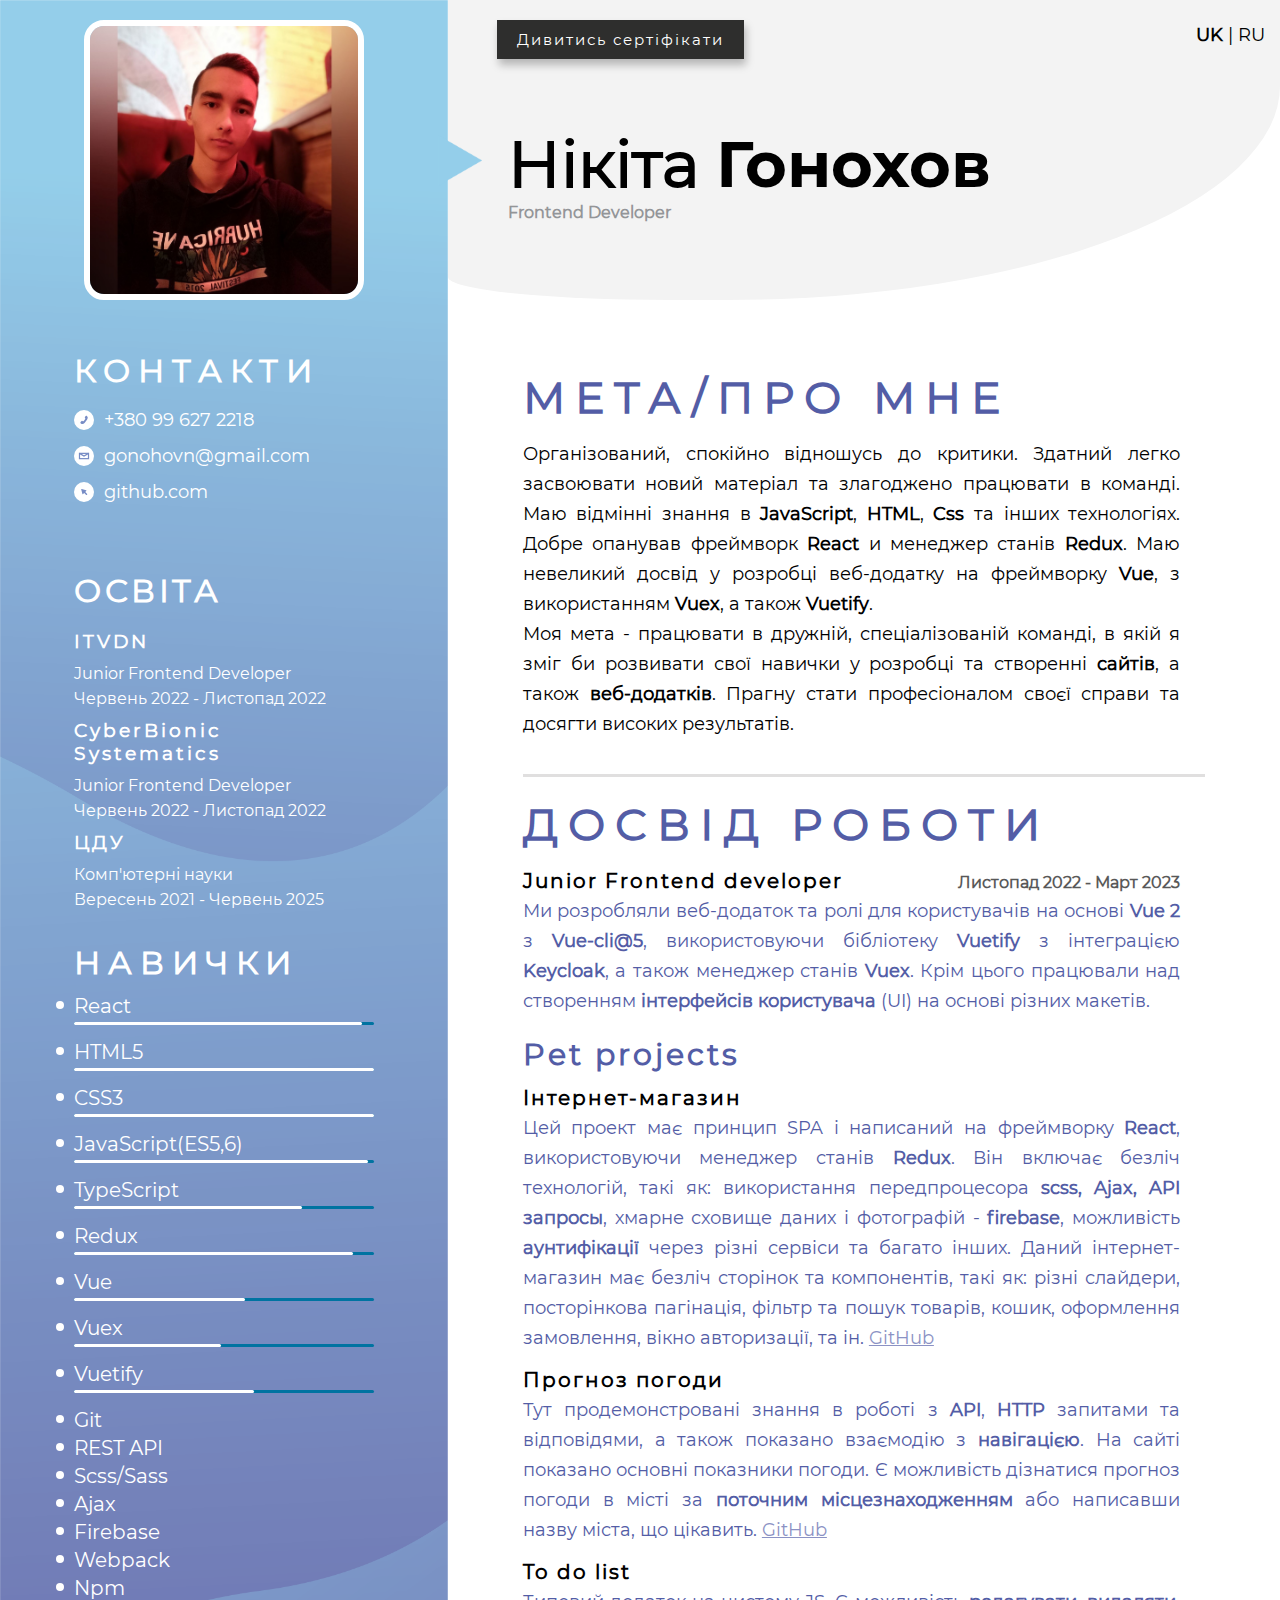
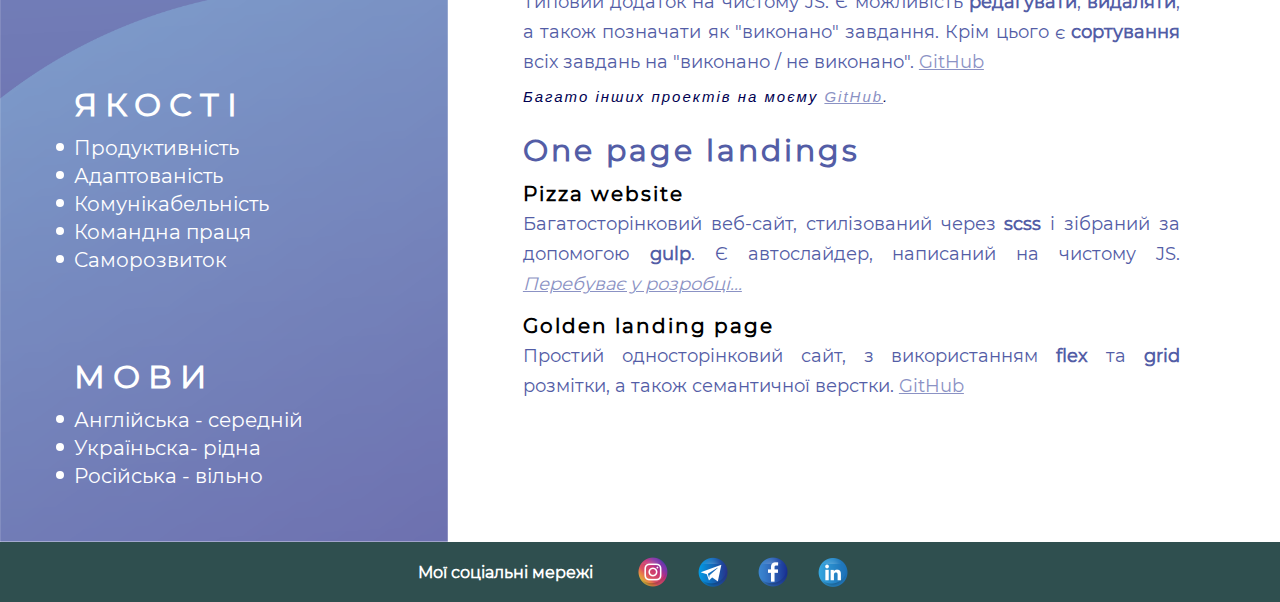
==== commit 02e1e8ad: "refactoring code" ====
--- a/index.html
+++ b/index.html
@@ -28,7 +28,7 @@
         <div class="left-side">
             <div class="wrapper">
                 <img class="avatar" src="images/avatar.png" alt="avatar">
-                <div class="contacts box-info">
+                <div class="contacts">
                     <h1 class="title">Контакти</h1>
                     <a href="tel:+380-99-627-2218" class="contacts-item">
                         <img src="images/telephone.svg" alt="image">
@@ -63,7 +63,7 @@
                     </div>
                 </div>
             </div>
-
+            
             <div class="wrapper">
                 <div class="hard-skills box-info">
                     <h1 class="title">Навички</h1>
@@ -84,6 +84,10 @@
                         <progress max="100" value="98"></progress>
                     </div>
                     <div class="skills-item">
+                        <p> TypeScript </p>
+                        <progress max="100" value="76"></progress>
+                    </div>
+                    <div class="skills-item">
                         <p> Redux </p>
                         <progress max="100" value="93"></progress>
                     </div>
@@ -101,11 +105,11 @@
                     </div>
                     <p> Git </p>
                     <p> REST API </p>
-                    <p> Sass </p>
+                    <p> Scss/Sass </p>
                     <p> Ajax </p>
                     <p> Firebase </p>
-                    <p> Gulp </p>
-                    <p> Node.js </p>
+                    <p> Webpack </p>
+                    <p> Npm </p>
                 </div>
                 <div class="soft-skills box-info">
                     <h1 class="title">Якості</h1>
@@ -116,6 +120,15 @@
                     <p> Саморозвиток </p>
                 </div>
             </div>
+            <div class="wrapper">
+                <div class="my-languages box-info">
+                    <h1 class="title">Мови</h1>
+                    <p> Англійська - середній </p>
+                    <p> Україньска- рідна </p>
+                    <p> Російська - вільно </p>
+                </div>
+            </div>
+            <div class="wrapper"></div>
         </div>
 
         <div class="right-side">
@@ -234,9 +247,12 @@
     <footer>
         <p class="title">Мої соціальні мережі</p>
         <div class="social-networks">
-            <a href="https://instagram.com/n_e_k_1_t__" target="_blank"></a>
-            <a href="https://t.me/nekit_tt" target="_blank"></a>
-            <a href="https://www.facebook.com/profile.php?id=100023637429068" target="_blank"></a>
+            <a class="instagram" href="https://instagram.com/n_e_k_1_t__" target="_blank"></a>
+            <a class="telergam" href="https://t.me/nekit_tt" target="_blank"></a>
+            <a class="facebook" href="https://www.facebook.com/profile.php?id=100023637429068" target="_blank"></a>
+            <a class="linkedin"
+                href="https://www.linkedin.com/in/%D0%BD%D1%96%D0%BA%D1%96%D1%82%D0%B0-%D0%B3%D0%BE%D0%BD%D0%BE%D1%85%D0%BE%D0%B2-64a193273/"
+                target="_blank"></a>
         </div>
     </footer>
 
--- a/styles/main.css
+++ b/styles/main.css
@@ -77,6 +77,10 @@
     align-self: center;
 }
 
+main .left-side .contacts {
+    margin: 20px 0 50px;
+}
+
 main .left-side .contacts .contacts-item {
     padding: 7px 0;
     color: inherit;
@@ -116,15 +120,13 @@
     margin-bottom: 15px;
 }
 
-main .left-side .hard-skills p,
-main .left-side .soft-skills p {
+main .left-side .box-info p {
     font-size: 20px;
     margin-bottom: 4px;
     position: relative;
 }
 
-main .left-side .hard-skills p::before,
-main .left-side .soft-skills p::before {
+main .left-side .box-info p::before {
     content: '';
     position: absolute;
     border-radius: 50%;
@@ -190,6 +192,10 @@
     box-shadow: none;
 }
 
+main .lang-certificate .certificate{
+    cursor: pointer;
+}
+
 main .lang-certificate .languages-block{
     display: block;
     font-size: 18px;
@@ -266,7 +272,7 @@
 main .right-side .goal p,
 main .right-side .experience p {
     text-align: justify;
-    line-height: 28px;
+    line-height: 30px;
     font-size: 18px;
 }
 
@@ -303,7 +309,7 @@
     font-size: 20px;
     font-weight: bold;
     letter-spacing: 2px;
-    line-height: 40px;
+    line-height: 30px;
 }
 
 main .right-side .experience .description {
@@ -362,14 +368,18 @@
     transform: scale(1.1);
 }
 
-footer .social-networks a:nth-of-type(1) {
+footer .social-networks .instagram {
     background-image: url('../images/instagram.png');
 }
 
-footer .social-networks a:nth-of-type(2) {
+footer .social-networks .telergam {
     background-image: url('../images/telegram.png');
 }
 
-footer .social-networks a:nth-of-type(3) {
+footer .social-networks .facebook {
     background-image: url('../images/facebook.png');
+}
+
+footer .social-networks .linkedin {
+    background-image: url('../images/linkedin.png');
 }--- a/styles/adaptability.css
+++ b/styles/adaptability.css
@@ -1,6 +1,10 @@
 @media (min-width: 1536px) {
     main .left-side {
         min-width: 500px !important;
+    }
+
+    main .lang-certificate {
+        width: calc(100% - 580px);
     }
 
     main .right-side {
@@ -10,21 +14,13 @@
 
 @media (max-width: 1150px) {
     main .left-side {
-        min-width: 320px
+        min-width: 320px;
+        flex-wrap: wrap;
     }
 
     main .left-side .wrapper {
         align-items: center;
-    }
-
-    main .left-side .avatar {
-        width: 230px;
-        height: 230px;
-    }
-
-    main .left-side .title {
-        font-size: 26px;
-    }
+    }  
 
     .box-info {
         width: 80%;
@@ -38,31 +34,18 @@
     main .right-side .goal h1,
     main .right-side .experience h1 {
         font-size: 36px;
-    }
-
-    main .right-side .experience .title {
-        font-size: 26px;
-    }
+    } 
 }
 
 @media (max-width: 900px) {
     main .right-side .person-info {
         height: 240px;
         padding-top: 80px;
-    }
-
-    main .lang-certificate {
-        width: 55%;
-    }
-
-    main .right-side .person-info .name-block h1 {
-        font-size: 44px;
-    }
-
-    main .right-side .goal h1,
-    main .right-side .experience h1 {
-        font-size: 32px;
-    }
+    }  
+
+    main .lang-certificate {
+        width: calc(100% - 380px);
+    }  
 
     main .right-side .experience .experience-block .experience-item .description {
         max-height: 150px;
@@ -131,13 +114,17 @@
     }
 
     main .left-side .avatar {
-        width: 200px;
-        height: 200px;
+        width: 220px;
+        height: 220px;
         margin: 20px 0 0;
     }
 
-    main .left-side .box-info:first-of-type {
-        margin: 0 0 10px;
+    main .left-side .box-info {
+        margin: 10px 0;
+    }
+
+    main .left-side .wrapper .my-languages {
+        margin-bottom: 30px;
     }
 
     main .left-side .education {
@@ -157,25 +144,7 @@
     main .lang-certificate .languages-block .language {
         color: #fff !important;
         text-shadow: 0px 0px 4px rgba(0, 0, 0, 0.7);
-    }
-
-    main .right-side .person-info .name-block .name {
-        font-size: 50px;
-    }
-
-    main .right-side .goal {
-        padding-top: 15px;
-    }
-
-    main .right-side .goal h1,
-    main .right-side .experience h1 {
-        font-size: 40px;
-    }
-
-    main .right-side .goal p,
-    main .right-side .experience p {
-        line-height: 30px;
-    }
+    }    
 
     main .right-side .experience .experience-block .experience-item .description {
         max-height: fit-content;
@@ -188,30 +157,12 @@
         width: auto;
     }
 
-    main .left-side .avatar {
-        width: 170px;
-        height: 170px;
-    }
-
-    main .left-side h1 {
-        font-size: 20px;
-    }
-
-    main .left-side .contacts .contacts-item {
-        font-size: 14px;
-    }
-
-    main .left-side .education .education-item .subtitle {
-        font-size: 16px;
-    }
-
-    main .left-side .education .education-item p {
-        font-size: 14px;
-    }
-
-    main .left-side .hard-skills p,
-    main .left-side .soft-skills p {
-        font-size: 16px;
+    main .lang-certificate {
+        width: 93%;
+    }  
+
+    main .left-side .wrapper {
+        align-items: initial;
     }
 
 
@@ -249,40 +200,13 @@
     main .left-side {
         flex-direction: column;
         padding-top: 35px;
-    }
-
-    main .lang-certificate {
-        width: 93%;
-    }
-
-    main .left-side .box-info:first-of-type {
-        margin: 20px 0 40px;
-    }
-
-    main .left-side .avatar {
-        width: 230px;
-        height: 230px;
-    }
+    } 
 
     main .left-side .title {
         font-size: 28px;
-    }
-
-    main .left-side .contacts .contacts-item,
-    main .left-side .education .education-item .subtitle {
-        font-size: 18px;
-    }
-
-    main .left-side .education .education-item .description {
-        font-size: 16px;
-    }
-
-    main .left-side .wrapper {
-        align-items: initial;
-    }
-
-    main .left-side .hard-skills p,
-    main .left-side .soft-skills p {
+    }  
+
+    main .left-side .box-info p {
         font-size: 20px;
     }
 
@@ -299,18 +223,10 @@
     }
 }
 
-@media (max-width: 460px) {
-    main .right-side .person-info img {
-        padding-top: 32px;
-    }
-
+@media (max-width: 460px) { 
     main .right-side .person-info {
         padding-top: 45px;
-    }
-
-    main .right-side .person-info .name-block .name {
-        font-size: 48px;
-    }
+    } 
 
     footer .social-networks .title {
         font-size: 14px;
@@ -321,37 +237,24 @@
         height: 28px;
         margin: 0 8px;
     }
-}
-
-@media (max-width: 390px) {
-    main .left-side .title {
-        font-size: 25px;
-    }
-
+
+    main .right-side .person-info {
+        height: 220px;
+    }
+}
+
+@media (max-width: 390px) { 
     main .left-side .wrapper {
         width: auto;
     }
 
-    main .right-side .person-info {
-        height: 220px;
-    }
-
     main .right-side .person-info .name-block .name {
         font-size: 40px;
-    }
-
-    main .right-side .person-info img {
-        padding-top: 22px;
-    }
+    } 
 
     main .right-side .wrapper {
         padding: 0 7% 0 6%;
-    }
-
-    main .right-side .goal h1,
-    main .right-side .experience h1 {
-        font-size: 22px;
-    }
+    } 
 
     main .right-side .goal p,
     main .right-side .experience p {
@@ -385,24 +288,11 @@
     main .left-side {
         min-width: fit-content;
         padding: 35px 0 0;
-    }
-
-    .box-info {
-        width: fit-content;
-    }
+    } 
 
     main .left-side .wrapper {
         align-items: center;
-        width: fit-content;
-    }
-
-    main .right-side .person-info .name-block .name {
-        font-size: 36px;
-    }
-
-    main .right-side .person-info img {
-        padding-top: 18px;
-    }
+    }  
 
     main .right-side .wrapper p {
         max-height: 250px;
@@ -425,8 +315,4 @@
         background-color: rgba(169, 169, 169, 0.4);
         border-radius: 4px;
     }
-
-    main .right-side .experience .title {
-        font-size: 20px;
-    }
 }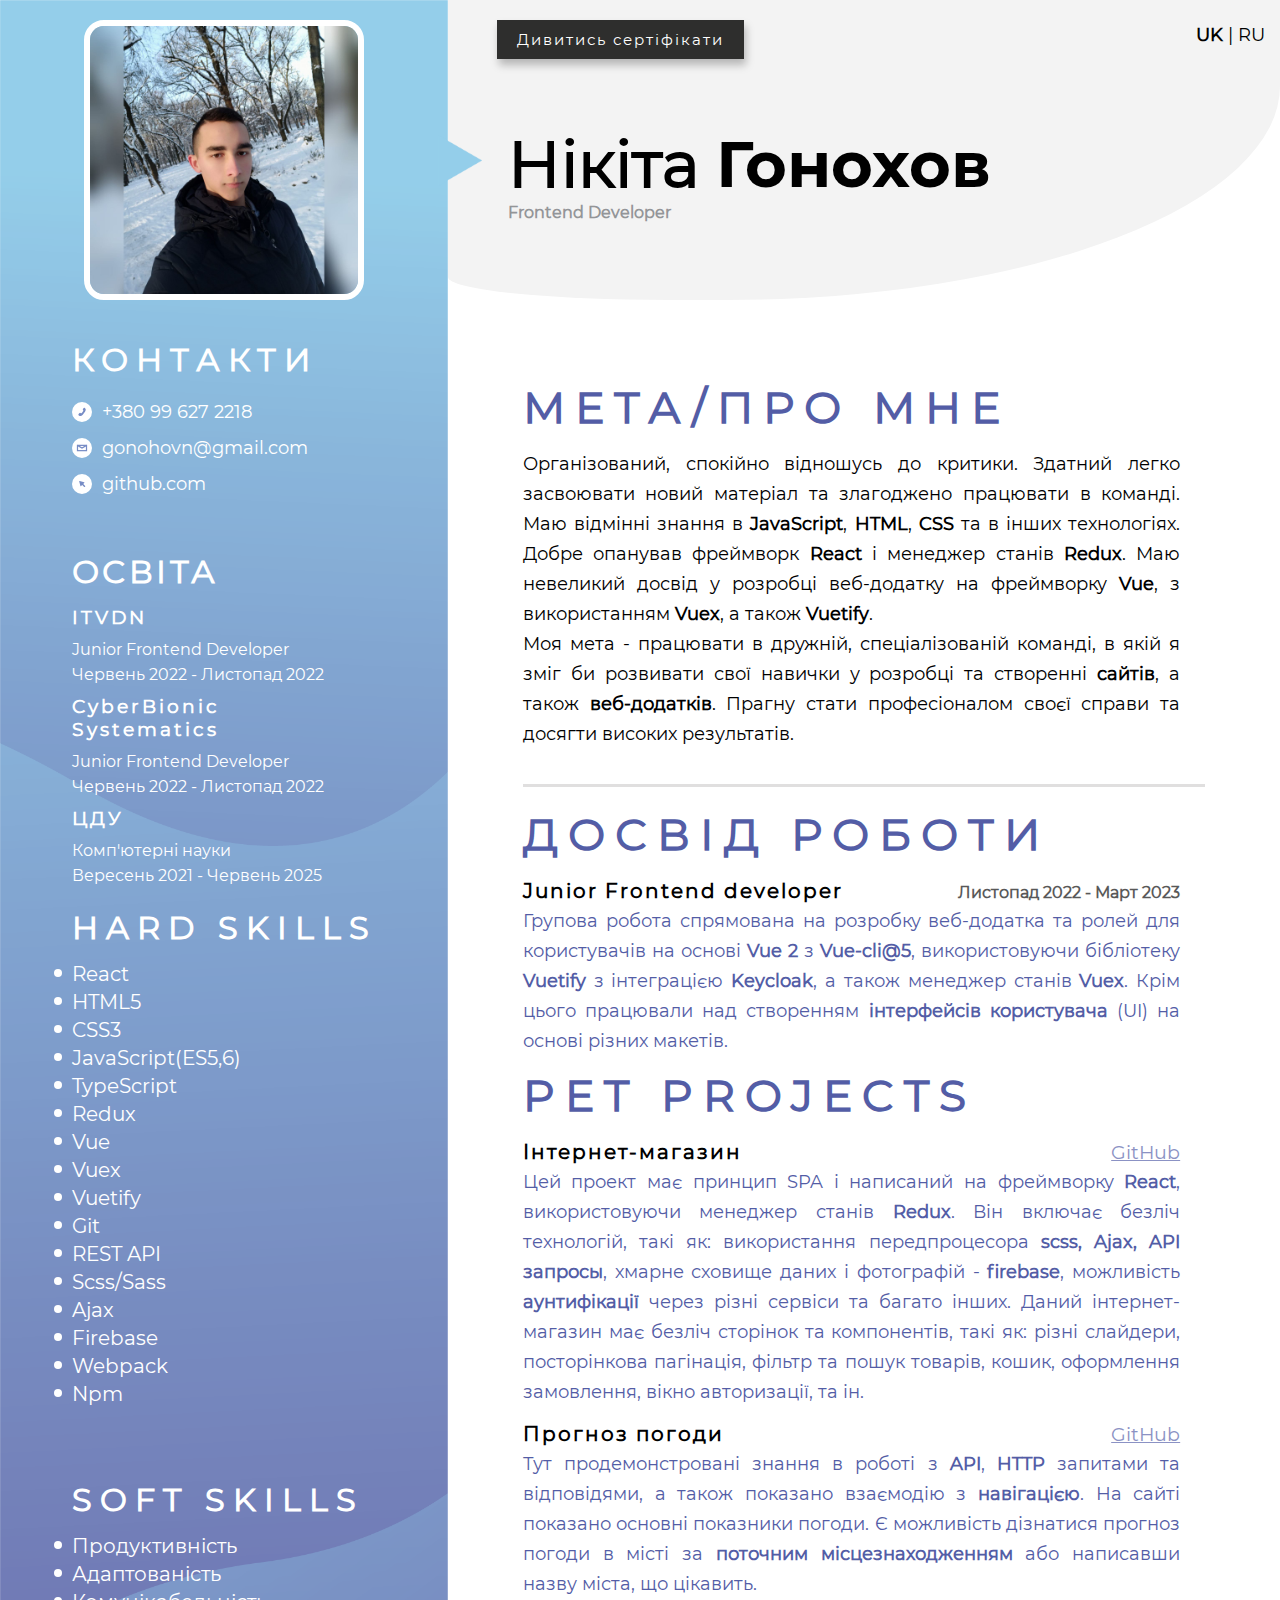
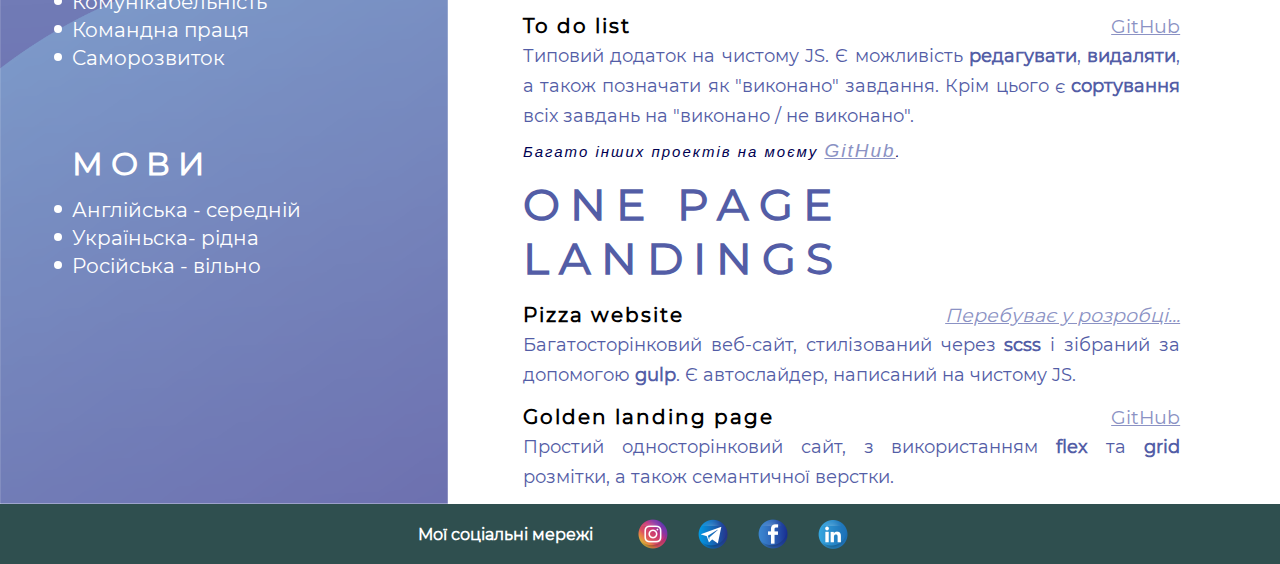
==== commit 2f91a3e2: "refactoring" ====
--- a/index.html
+++ b/index.html
@@ -27,7 +27,7 @@
 
         <div class="left-side">
             <div class="wrapper">
-                <img class="avatar" src="images/avatar.png" alt="avatar">
+                <img class="avatar" src="images/avatar.jpg" alt="avatar">
                 <div class="contacts">
                     <h1 class="title">Контакти</h1>
                     <a href="tel:+380-99-627-2218" class="contacts-item">
@@ -63,46 +63,19 @@
                     </div>
                 </div>
             </div>
-            
+
             <div class="wrapper">
                 <div class="hard-skills box-info">
-                    <h1 class="title">Навички</h1>
-                    <div class="skills-item">
-                        <p> React </p>
-                        <progress max="100" value="96"></progress>
-                    </div>
-                    <div class="skills-item">
-                        <p> HTML5 </p>
-                        <progress max="100" value="100"></progress>
-                    </div>
-                    <div class="skills-item">
-                        <p> CSS3 </p>
-                        <progress max="100" value="100"></progress>
-                    </div>
-                    <div class="skills-item">
-                        <p> JavaScript(ES5,6) </p>
-                        <progress max="100" value="98"></progress>
-                    </div>
-                    <div class="skills-item">
-                        <p> TypeScript </p>
-                        <progress max="100" value="76"></progress>
-                    </div>
-                    <div class="skills-item">
-                        <p> Redux </p>
-                        <progress max="100" value="93"></progress>
-                    </div>
-                    <div class="skills-item">
-                        <p> Vue </p>
-                        <progress max="100" value="57"></progress>
-                    </div>
-                    <div class="skills-item">
-                        <p> Vuex </p>
-                        <progress max="100" value="49"></progress>
-                    </div>
-                    <div class="skills-item">
-                        <p> Vuetify </p>
-                        <progress max="100" value="60"></progress>
-                    </div>
+                    <h1 class="title">Hard skills</h1>
+                    <p> React </p>
+                    <p> HTML5 </p>
+                    <p> CSS3 </p>
+                    <p> JavaScript(ES5,6) </p>
+                    <p> TypeScript </p>
+                    <p> Redux </p>
+                    <p> Vue </p>
+                    <p> Vuex </p>
+                    <p> Vuetify </p>
                     <p> Git </p>
                     <p> REST API </p>
                     <p> Scss/Sass </p>
@@ -112,7 +85,7 @@
                     <p> Npm </p>
                 </div>
                 <div class="soft-skills box-info">
-                    <h1 class="title">Якості</h1>
+                    <h1 class="title">Soft Skills</h1>
                     <p> Продуктивність </p>
                     <p> Адаптованість </p>
                     <p> Комунікабельність </p>
@@ -141,12 +114,12 @@
 
             </div>
             <div class="goal wrapper">
-                <h1>Мета/про мне</h1>
+                <h1 class="title">Мета/про мне</h1>
                 <p>
                     Організований, спокійно відношусь до критики. Здатний легко засвоювати новий матеріал та злагоджено
                     працювати в команді.
-                    Маю відмінні знання в <b>JavaScript</b>, <b>HTML</b>, <b>Css</b> та інших технологіях. Добре
-                    опанував фреймворк <b>React</b> и менеджер станів
+                    Маю відмінні знання в <b>JavaScript</b>, <b>HTML</b>, <b>CSS</b> та в інших технологіях. Добре
+                    опанував фреймворк <b>React</b> і менеджер станів
                     <b>Redux</b>. Маю невеликий досвід у розробці веб-додатку на фреймворку <b>Vue</b>,
                     з використанням <b>Vuex</b>, а також <b>Vuetify</b>. <br /> Моя мета - працювати в дружній,
                     спеціалізованій команді, в якій я зміг би розвивати свої навички у розробці та створенні
@@ -158,25 +131,29 @@
             <hr>
 
             <div class="experience wrapper">
-                <h1>Досвід роботи</h1>
+                <h1 class="title">Досвід роботи</h1>
 
                 <div class="experience-company">
-                    <div class="company-info">
+                    <div class="info-block">
                         <h3 class="subtitle">Junior Frontend developer</h3>
                         <span class="date">Листопад 2022 - Март 2023</span>
                     </div>
                     <p class="description">
-                        Ми розробляли веб-додаток та ролі для користувачів на основі <b>Vue 2</b> з
+                        Групова робота спрямована на розробку веб-додатка та ролей для користувачів на основі <b>Vue
+                            2</b> з
                         <b>Vue-cli@5</b>, використовуючи бібліотеку <b>Vuetify</b> з інтеграцією <b>Keycloak</b>, а
                         також менеджер станів <b>Vuex</b>. Крім цього працювали над створенням <b>інтерфейсів
                             користувача</b> (UI) на основі різних макетів.
                     </p>
                 </div>
 
-                <h2 class="title">Pet projects</h2>
+                <h1 class="title">Pet projects</h1>
                 <div class="experience-block">
                     <div class="experience-item">
-                        <h3 class="subtitle">Інтернет-магазин</h3>
+                        <div class="info-block">
+                            <h3 class="subtitle">Інтернет-магазин</h3>
+                            <a href="https://github.com/g-nik1ta/react-web-shop" target="_blank">GitHub</a>
+                        </div>
                         <p class="description">
                             Цей проект має принцип SPA і написаний на фреймворку <b>React</b>, використовуючи менеджер
                             станів <b>Redux</b>. Він включає безліч технологій, такі як: використання передпроцесора
@@ -185,58 +162,56 @@
                             Даний інтернет-магазин має безліч сторінок та компонентів, такі як: різні слайдери,
                             посторінкова пагінація, фільтр та пошук товарів, кошик, оформлення замовлення, вікно
                             авторизації, та ін.
-                            <a href="https://github.com/g-nik1ta/react-web-shop" target="_blank">GitHub</a>
-                        </p>
-                    </div>
-                    <div class="experience-item">
-                        <h3 class="subtitle">Прогноз погоди</h3>
+                        </p>
+                    </div>
+                    <div class="experience-item">
+                        <div class="info-block">
+                            <h3 class="subtitle">Прогноз погоди</h3>
+                            <a href="https://github.com/g-nik1ta/weather-forecast-app" target="_blank">GitHub</a>
+                        </div>
                         <p class="description">
                             Тут продемонстровані знання в роботі з <b>API</b>, <b>HTTP</b> запитами та відповідями, а
                             також показано взаємодію з <b>навігацією</b>. На сайті показано основні показники погоди. Є
                             можливість дізнатися прогноз погоди в місті за <b>поточним місцезнаходженням</b> або
                             написавши назву міста, що цікавить.
-                            <a href="https://github.com/g-nik1ta/weather-forecast-app" target="_blank">GitHub</a>
-                        </p>
-                    </div>
-                    <!-- <div class="experience-item">
-                        <h3 class="subtitle">Калькулятор</h3>
-                        <p class="description">
-                            Типовий додаток на чистому JavaScript. У ньому задіяні знання у роботі з <b>local
-                                storage</b>, за допомогою якого на сайті можна ставити "<b>нічну тему</b>". <a
-                                href="https://github.com/g-nik1ta/calculator" target="_blank">GitHub</a>
-                        </p>
-                    </div> -->
-                    <div class="experience-item">
-                        <h3 class="subtitle">To do list</h3>
+                        </p>
+                    </div> 
+                    <div class="experience-item">
+                        <div class="info-block">
+                            <h3 class="subtitle">To do list</h3>
+                            <a href="https://github.com/g-nik1ta/to-do-list" target="_blank">GitHub</a>
+                        </div>
                         <p class="description">
                             Типовий додаток на чистому JS. Є можливість <b>редагувати</b>, <b>видаляти</b>, а
                             також позначати як "виконано" завдання. Крім цього є <b>сортування</b> всіх завдань на
                             "виконано / не виконано".
-                            <a href="https://github.com/g-nik1ta/to-do-list" target="_blank">GitHub</a>
                         </p>
                     </div>
                     <p class="my-github">Багато інших проектів на моєму
                         <a href="https://github.com/g-nik1ta">GitHub</a>.
                     </p>
                 </div>
-                <h2 class="title">One page landings</h2>
+                <h1 class="title">One page landings</h1>
                 <div class="experience-block">
                     <div class="experience-item">
-                        <h3 class="subtitle">Pizza website</h3>
+                        <div class="info-block">
+                            <h3 class="subtitle">Pizza website</h3>
+                            <a href="https://github.com/g-nik1ta/pizza-website" target="_blank"><i>Перебуває у розробці...</i></a>
+                        </div>
                         <p class="description">
                             Багатосторінковий веб-сайт, стилізований через <b>scss</b> і зібраний за допомогою
                             <b>gulp</b>.
-                            Є автослайдер, написаний на чистому JS. <a href="https://github.com/g-nik1ta/pizza-website"
-                                target="_blank"><i>Перебуває у
-                                    розробці...</i></a>
-                        </p>
-                    </div>
-                    <div class="experience-item">
-                        <h3 class="subtitle">Golden landing page</h3>
+                            Є автослайдер, написаний на чистому JS. 
+                        </p>
+                    </div>
+                    <div class="experience-item">
+                        <div class="info-block">
+                            <h3 class="subtitle">Golden landing page</h3>
+                            <a href="https://github.com/g-nik1ta/golden-landing-page" target="_blank">GitHub</a>
+                        </div>
                         <p class="description">
                             Простий односторінковий сайт, з використанням <b>flex</b> та <b>grid</b> розмітки, а також
-                            семантичної верстки. <a href="https://github.com/g-nik1ta/golden-landing-page"
-                                target="_blank">GitHub</a>
+                            семантичної верстки. 
                         </p>
                     </div>
                 </div>
--- a/styles/main.css
+++ b/styles/main.css
@@ -42,7 +42,7 @@
     text-transform: uppercase;
     font-size: 32px;
     letter-spacing: 8px;
-    line-height: 62px;
+    margin-bottom: 15px;
 }
 
 
@@ -64,7 +64,7 @@
 main .left-side .wrapper {
     display: flex;
     flex-direction: column;
-    width: 300px;
+    width: 305px;
 }
 
 main .left-side .avatar {
@@ -114,11 +114,6 @@
 }
 
 
-main .left-side .hard-skills .skills-item {
-    display: flex;
-    flex-direction: column;
-    margin-bottom: 15px;
-}
 
 main .left-side .box-info p {
     font-size: 20px;
@@ -136,22 +131,6 @@
     background-color: #fff;
     left: -18px;
     top: 7px;
-}
-
-main .left-side .hard-skills .skills-item progress {
-    width: 100%;
-    appearance: none;
-    height: 3px;
-}
-
-progress::-webkit-progress-bar {
-    background-color: #0073a1;
-    border-radius: 4px;
-}
-
-progress::-webkit-progress-value {
-    background-color: #ffffff;
-    border-radius: 4px;
 }
 
 
@@ -260,13 +239,13 @@
     margin-bottom: 35px;
 }
 
-main .right-side .goal h1,
-main .right-side .experience h1 {
+main .right-side .title {
     font-size: 44px;
     margin-bottom: 15px;
     color: #535da6;
     letter-spacing: 10px;
     text-transform: uppercase;
+    margin-top: 10px;
 }
 
 main .right-side .goal p,
@@ -286,21 +265,14 @@
 }
 
 
-main .right-side .experience .title {
-    font-size: 30px;
-    color: #535da6;
-    letter-spacing: 3px;
-    margin-bottom: 10px;
-    margin-top: 20px;
-}
-
-main .right-side .experience .experience-company .company-info {
+
+main .right-side .experience .info-block {
     display: flex;
     justify-content: space-between;
     align-items: baseline;
 }
 
-main .right-side .experience .experience-company .company-info .date {
+main .right-side .experience .info-block .date {
     opacity: .65;
     font-weight: bold;
 }
@@ -320,6 +292,7 @@
     color: #8b92c4;
     transition: all .07s ease-in-out;
     text-decoration: underline;
+    font-size: 19px;
 }
 main .right-side .experience .experience-block a:hover {
     color: #1d2561;
--- a/styles/adaptability.css
+++ b/styles/adaptability.css
@@ -31,8 +31,7 @@
         font-size: 50px;
     }
 
-    main .right-side .goal h1,
-    main .right-side .experience h1 {
+    main .right-side .title {
         font-size: 36px;
     } 
 }
@@ -76,7 +75,7 @@
     }
 
     main .lang-certificate {
-        width: auto;
+        width: 95%;
         flex-direction: row;
     }
 
@@ -174,8 +173,7 @@
         margin-bottom: 20px;
     }
 
-    main .right-side .goal h1,
-    main .right-side .experience h1 {
+    main .right-side .title {
         font-size: 30px;
     }
 
@@ -204,6 +202,7 @@
 
     main .left-side .title {
         font-size: 28px;
+        width: min-content;
     }  
 
     main .left-side .box-info p {
@@ -212,8 +211,7 @@
 
 
 
-    main .right-side .goal h1,
-    main .right-side .experience h1 {
+    main .right-side .title {
         font-size: 28px;
     }
 
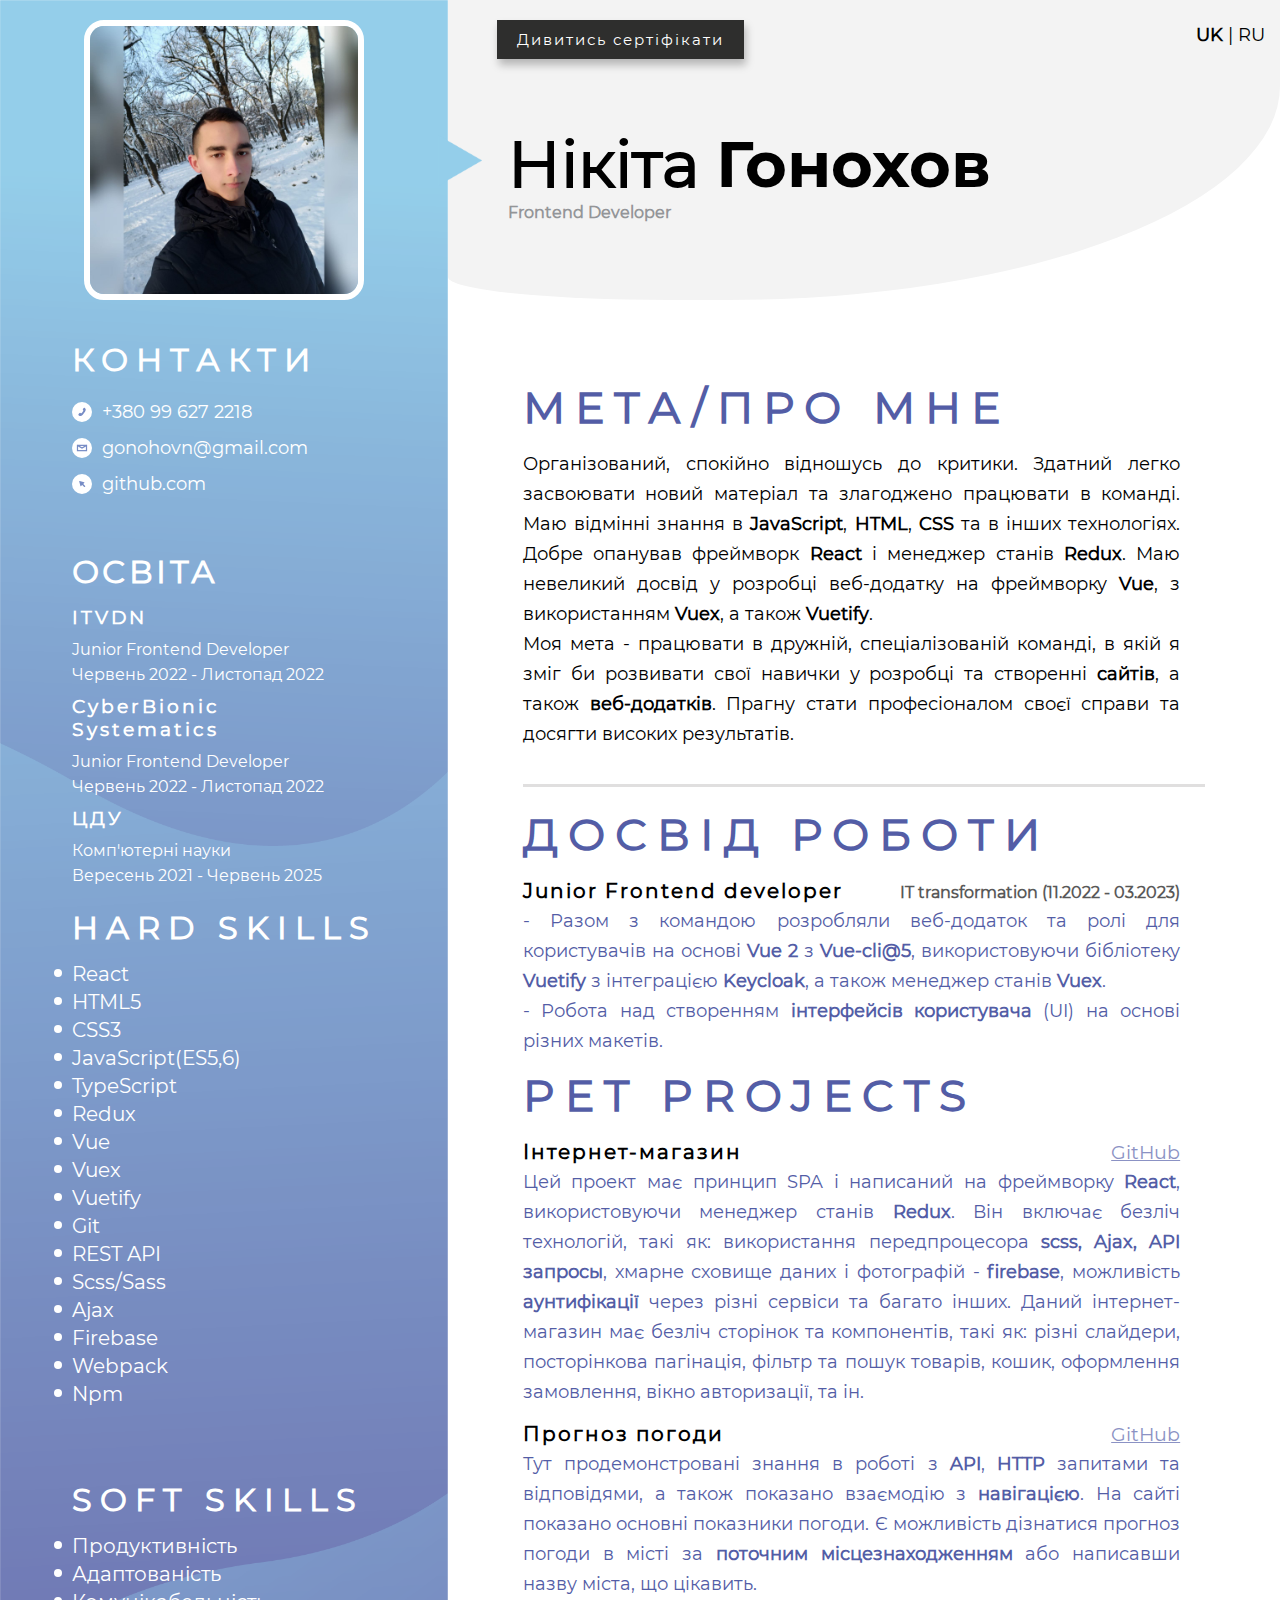
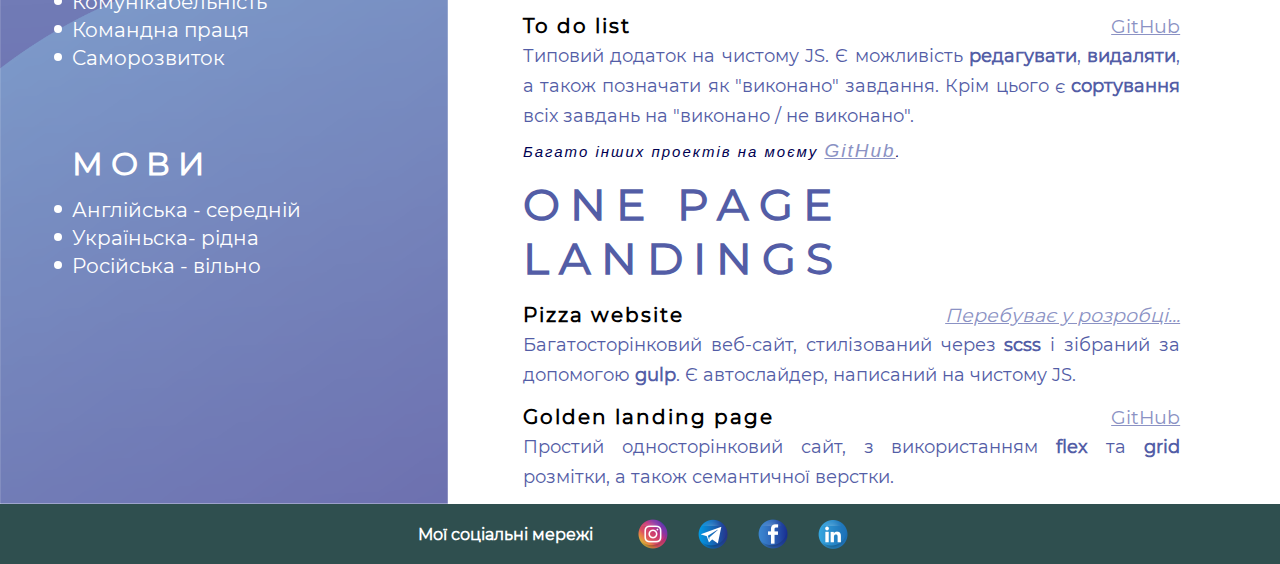
==== commit 35dafb26: "edit text" ====
--- a/index.html
+++ b/index.html
@@ -136,14 +136,13 @@
                 <div class="experience-company">
                     <div class="info-block">
                         <h3 class="subtitle">Junior Frontend developer</h3>
-                        <span class="date">Листопад 2022 - Март 2023</span>
+                        <span class="date">IT transformation (11.2022 - 03.2023)</span>
                     </div>
                     <p class="description">
-                        Групова робота спрямована на розробку веб-додатка та ролей для користувачів на основі <b>Vue
-                            2</b> з
+                        - Разом з командою розробляли веб-додаток та ролі для користувачів на основі <b>Vue 2</b> з
                         <b>Vue-cli@5</b>, використовуючи бібліотеку <b>Vuetify</b> з інтеграцією <b>Keycloak</b>, а
-                        також менеджер станів <b>Vuex</b>. Крім цього працювали над створенням <b>інтерфейсів
-                            користувача</b> (UI) на основі різних макетів.
+                        також менеджер станів <b>Vuex</b>. </br>
+                        - Робота над створенням <b>інтерфейсів користувача</b> (UI) на основі різних макетів.
                     </p>
                 </div>
 
@@ -175,7 +174,7 @@
                             можливість дізнатися прогноз погоди в місті за <b>поточним місцезнаходженням</b> або
                             написавши назву міста, що цікавить.
                         </p>
-                    </div> 
+                    </div>
                     <div class="experience-item">
                         <div class="info-block">
                             <h3 class="subtitle">To do list</h3>
@@ -196,12 +195,13 @@
                     <div class="experience-item">
                         <div class="info-block">
                             <h3 class="subtitle">Pizza website</h3>
-                            <a href="https://github.com/g-nik1ta/pizza-website" target="_blank"><i>Перебуває у розробці...</i></a>
+                            <a href="https://github.com/g-nik1ta/pizza-website" target="_blank"><i>Перебуває у
+                                    розробці...</i></a>
                         </div>
                         <p class="description">
                             Багатосторінковий веб-сайт, стилізований через <b>scss</b> і зібраний за допомогою
                             <b>gulp</b>.
-                            Є автослайдер, написаний на чистому JS. 
+                            Є автослайдер, написаний на чистому JS.
                         </p>
                     </div>
                     <div class="experience-item">
@@ -211,7 +211,7 @@
                         </div>
                         <p class="description">
                             Простий односторінковий сайт, з використанням <b>flex</b> та <b>grid</b> розмітки, а також
-                            семантичної верстки. 
+                            семантичної верстки.
                         </p>
                     </div>
                 </div>
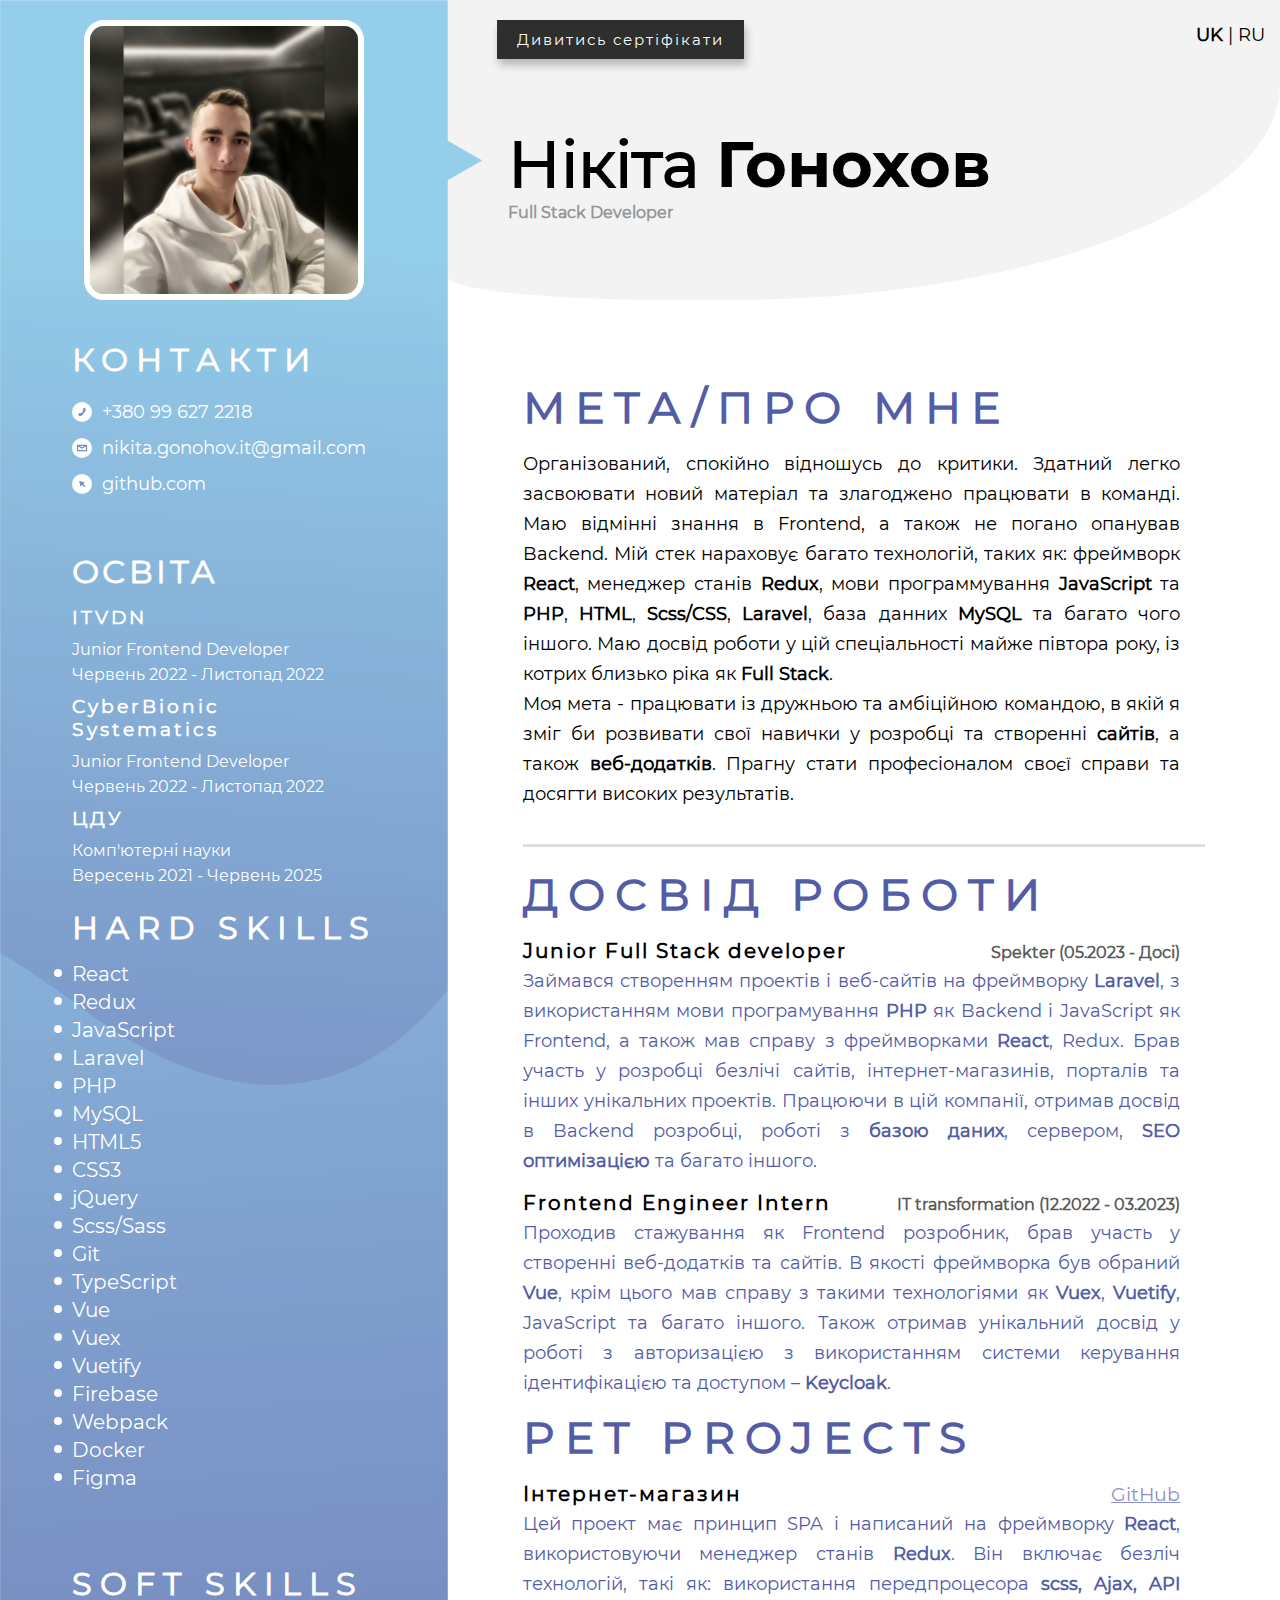
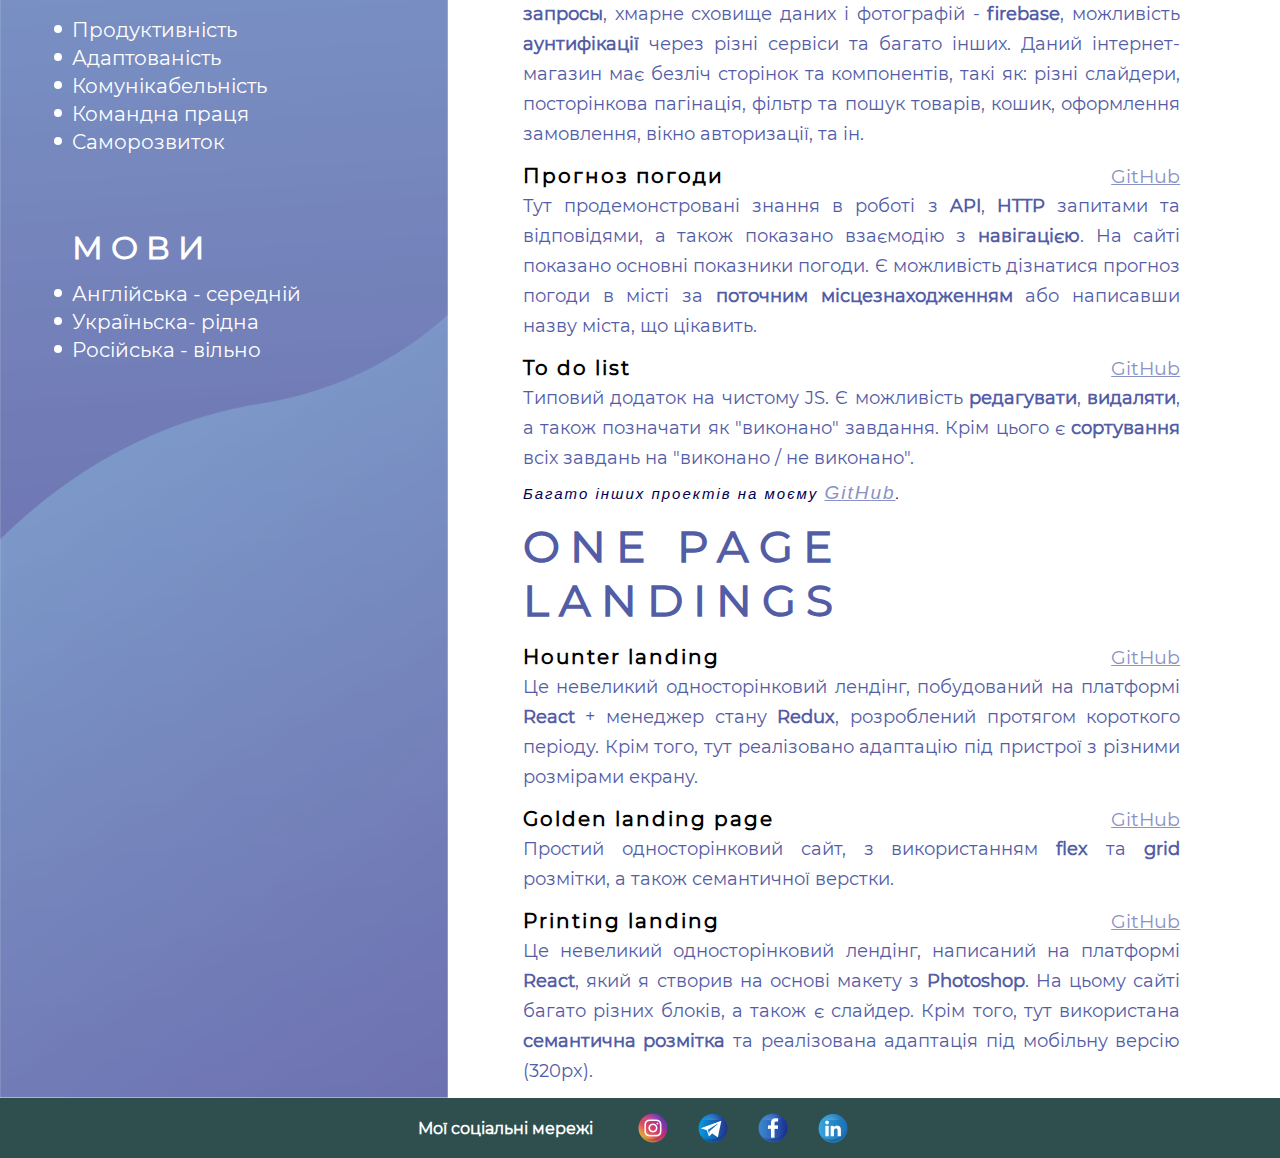
==== commit 083403d7: "update resume" ====
--- a/index.html
+++ b/index.html
@@ -34,9 +34,9 @@
                         <img src="images/telephone.svg" alt="image">
                         <span>+380 99 627 2218</span>
                     </a>
-                    <a href="mailto:gonohovn@gmail.com" class="contacts-item">
+                    <a href="mailto:nikita.gonohov.it@gmail.com" class="contacts-item">
                         <img src="images/mail.svg" alt="image">
-                        <span>gonohovn@gmail.com</span>
+                        <span>nikita.gonohov.it@gmail.com</span>
                     </a>
                     <a href="https://github.com/g-nik1ta" class="contacts-item" target="_blank">
                         <img src="images/site.svg" alt="image">
@@ -68,21 +68,27 @@
                 <div class="hard-skills box-info">
                     <h1 class="title">Hard skills</h1>
                     <p> React </p>
+                    <p> Redux </p>
+                    <p> JavaScript </p>
+                    <p> Laravel </p>
+                    <p> PHP </p>
+                    <p> MySQL </p>
                     <p> HTML5 </p>
                     <p> CSS3 </p>
-                    <p> JavaScript(ES5,6) </p>
+                    <p> jQuery </p>
+                    <p> Scss/Sass </p>
+                    <p> Git </p>
                     <p> TypeScript </p>
-                    <p> Redux </p>
                     <p> Vue </p>
                     <p> Vuex </p>
                     <p> Vuetify </p>
-                    <p> Git </p>
-                    <p> REST API </p>
-                    <p> Scss/Sass </p>
-                    <p> Ajax </p>
+                    <!-- <p> REST API </p> -->
+                    <!-- <p> Ajax </p> -->
                     <p> Firebase </p>
                     <p> Webpack </p>
-                    <p> Npm </p>
+                    <p> Docker </p>
+                    <p> Figma </p>
+                    <!-- <p> Npm </p> -->
                 </div>
                 <div class="soft-skills box-info">
                     <h1 class="title">Soft Skills</h1>
@@ -109,7 +115,7 @@
                 <img src="images/triangle.png" alt="image">
                 <div class="name-block">
                     <h1 class="name">Нікіта <span>Гонохов</span></h1>
-                    <p class="job-title">Frontend Developer</p>
+                    <p class="job-title">Full Stack Developer</p>
                 </div>
 
             </div>
@@ -118,13 +124,15 @@
                 <p>
                     Організований, спокійно відношусь до критики. Здатний легко засвоювати новий матеріал та злагоджено
                     працювати в команді.
-                    Маю відмінні знання в <b>JavaScript</b>, <b>HTML</b>, <b>CSS</b> та в інших технологіях. Добре
-                    опанував фреймворк <b>React</b> і менеджер станів
-                    <b>Redux</b>. Маю невеликий досвід у розробці веб-додатку на фреймворку <b>Vue</b>,
-                    з використанням <b>Vuex</b>, а також <b>Vuetify</b>. <br /> Моя мета - працювати в дружній,
-                    спеціалізованій команді, в якій я зміг би розвивати свої навички у розробці та створенні
-                    <b>сайтів</b>, а також <b>веб-додатків</b>. Прагну стати професіоналом своєї справи та досягти
-                    високих результатів.
+                    Маю відмінні знання в Frontend, а також не погано опанував Backend. Мій стек нараховує багато
+                    технологій, таких як: фреймворк <b>React</b>, менеджер станів <b>Redux</b>, мови программування
+                    <b>JavaScript</b> та <b>PHP</b>, <b>HTML</b>, <b>Scss/CSS</b>, <b>Laravel</b>, база данних
+                    <b>MySQL</b> та багато чого іншого.
+                    Маю досвід роботи у цій спеціальності майже півтора року, із котрих близько ріка як <b>Full
+                        Stack</b>.
+                    <br /> Моя мета - працювати із дружньою та амбіційною командою, в якій я зміг би розвивати свої
+                    навички у розробці та створенні <b>сайтів</b>, а також <b>веб-додатків</b>. Прагну стати
+                    професіоналом своєї справи та досягти високих результатів.
                 </p>
             </div>
 
@@ -135,14 +143,31 @@
 
                 <div class="experience-company">
                     <div class="info-block">
-                        <h3 class="subtitle">Junior Frontend developer</h3>
-                        <span class="date">IT transformation (11.2022 - 03.2023)</span>
+                        <h3 class="subtitle">Junior Full Stack developer</h3>
+                        <span class="date">Spekter (05.2023 - Досі)</span>
                     </div>
                     <p class="description">
-                        - Разом з командою розробляли веб-додаток та ролі для користувачів на основі <b>Vue 2</b> з
-                        <b>Vue-cli@5</b>, використовуючи бібліотеку <b>Vuetify</b> з інтеграцією <b>Keycloak</b>, а
-                        також менеджер станів <b>Vuex</b>. </br>
-                        - Робота над створенням <b>інтерфейсів користувача</b> (UI) на основі різних макетів.
+                        Займався створенням проектів і веб-сайтів на фреймворку <b>Laravel</b>, з використанням мови
+                        програмування <b>PHP</b> як Backend і JavaScript як Frontend, а також мав справу з фреймворками
+                        <b>React</b>,
+                        Redux. Брав участь у розробці безлічі сайтів, інтернет-магазинів, порталів та інших унікальних
+                        проектів. Працюючи в цій компанії, отримав досвід в Backend розробці, роботі з <b>базою
+                            даних</b>,
+                        сервером, <b>SEO оптимізацією</b> та багато іншого.
+                    </p>
+                </div>
+
+                <div class="experience-company">
+                    <div class="info-block">
+                        <h3 class="subtitle">Frontend Engineer Intern</h3>
+                        <span class="date">IT transformation (12.2022 - 03.2023)</span>
+                    </div>
+                    <p class="description">
+                        Проходив стажування як Frontend розробник, брав участь у створенні веб-додатків та сайтів. В
+                        якості фреймворка був обраний <b>Vue</b>, крім цього мав справу з такими технологіями як
+                        <b>Vuex</b>, <b>Vuetify</b>, JavaScript та багато іншого. Також отримав унікальний досвід у
+                        роботі з авторизацією з використанням системи керування ідентифікацією та доступом –
+                        <b>Keycloak</b>.
                     </p>
                 </div>
 
@@ -151,7 +176,7 @@
                     <div class="experience-item">
                         <div class="info-block">
                             <h3 class="subtitle">Інтернет-магазин</h3>
-                            <a href="https://github.com/g-nik1ta/react-web-shop" target="_blank">GitHub</a>
+                            <a href="https://g-nik1ta.github.io/react-web-shop" target="_blank">GitHub</a>
                         </div>
                         <p class="description">
                             Цей проект має принцип SPA і написаний на фреймворку <b>React</b>, використовуючи менеджер
@@ -166,7 +191,7 @@
                     <div class="experience-item">
                         <div class="info-block">
                             <h3 class="subtitle">Прогноз погоди</h3>
-                            <a href="https://github.com/g-nik1ta/weather-forecast-app" target="_blank">GitHub</a>
+                            <a href="https://g-nik1ta.github.io/weather-forecast-app/" target="_blank">GitHub</a>
                         </div>
                         <p class="description">
                             Тут продемонстровані знання в роботі з <b>API</b>, <b>HTTP</b> запитами та відповідями, а
@@ -178,7 +203,7 @@
                     <div class="experience-item">
                         <div class="info-block">
                             <h3 class="subtitle">To do list</h3>
-                            <a href="https://github.com/g-nik1ta/to-do-list" target="_blank">GitHub</a>
+                            <a href="https://g-nik1ta.github.io/to-do-list/" target="_blank">GitHub</a>
                         </div>
                         <p class="description">
                             Типовий додаток на чистому JS. Є можливість <b>редагувати</b>, <b>видаляти</b>, а
@@ -194,24 +219,35 @@
                 <div class="experience-block">
                     <div class="experience-item">
                         <div class="info-block">
-                            <h3 class="subtitle">Pizza website</h3>
-                            <a href="https://github.com/g-nik1ta/pizza-website" target="_blank"><i>Перебуває у
-                                    розробці...</i></a>
-                        </div>
-                        <p class="description">
-                            Багатосторінковий веб-сайт, стилізований через <b>scss</b> і зібраний за допомогою
-                            <b>gulp</b>.
-                            Є автослайдер, написаний на чистому JS.
+                            <h3 class="subtitle">Hounter landing</h3>
+                            <a href="https://g-nik1ta.github.io/hounter-landing/" target="_blank">GitHub</a>
+                        </div>
+                        <p class="description">
+                            Це невеликий односторінковий лендінг, побудований на платформі <b>React</b> + менеджер стану
+                            <b>Redux</b>,
+                            розроблений протягом короткого періоду. Крім того, тут реалізовано адаптацію під пристрої з
+                            різними розмірами екрану.
                         </p>
                     </div>
                     <div class="experience-item">
                         <div class="info-block">
                             <h3 class="subtitle">Golden landing page</h3>
-                            <a href="https://github.com/g-nik1ta/golden-landing-page" target="_blank">GitHub</a>
+                            <a href="https://g-nik1ta.github.io/golden-landing-page/" target="_blank">GitHub</a>
                         </div>
                         <p class="description">
                             Простий односторінковий сайт, з використанням <b>flex</b> та <b>grid</b> розмітки, а також
                             семантичної верстки.
+                        </p>
+                    </div>
+                    <div class="experience-item">
+                        <div class="info-block">
+                            <h3 class="subtitle">Printing landing</h3>
+                            <a href="https://g-nik1ta.github.io/printing-landing/" target="_blank">GitHub</a>
+                        </div>
+                        <p class="description">
+                            Це невеликий односторінковий лендінг, написаний на платформі <b>React</b>, який я створив на основі
+                            макету з <b>Photoshop</b>. На цьому сайті багато різних блоків, а також є слайдер. Крім того, тут
+                            використана <b>семантична розмітка</b> та реалізована адаптація під мобільну версію (320px).
                         </p>
                     </div>
                 </div>
